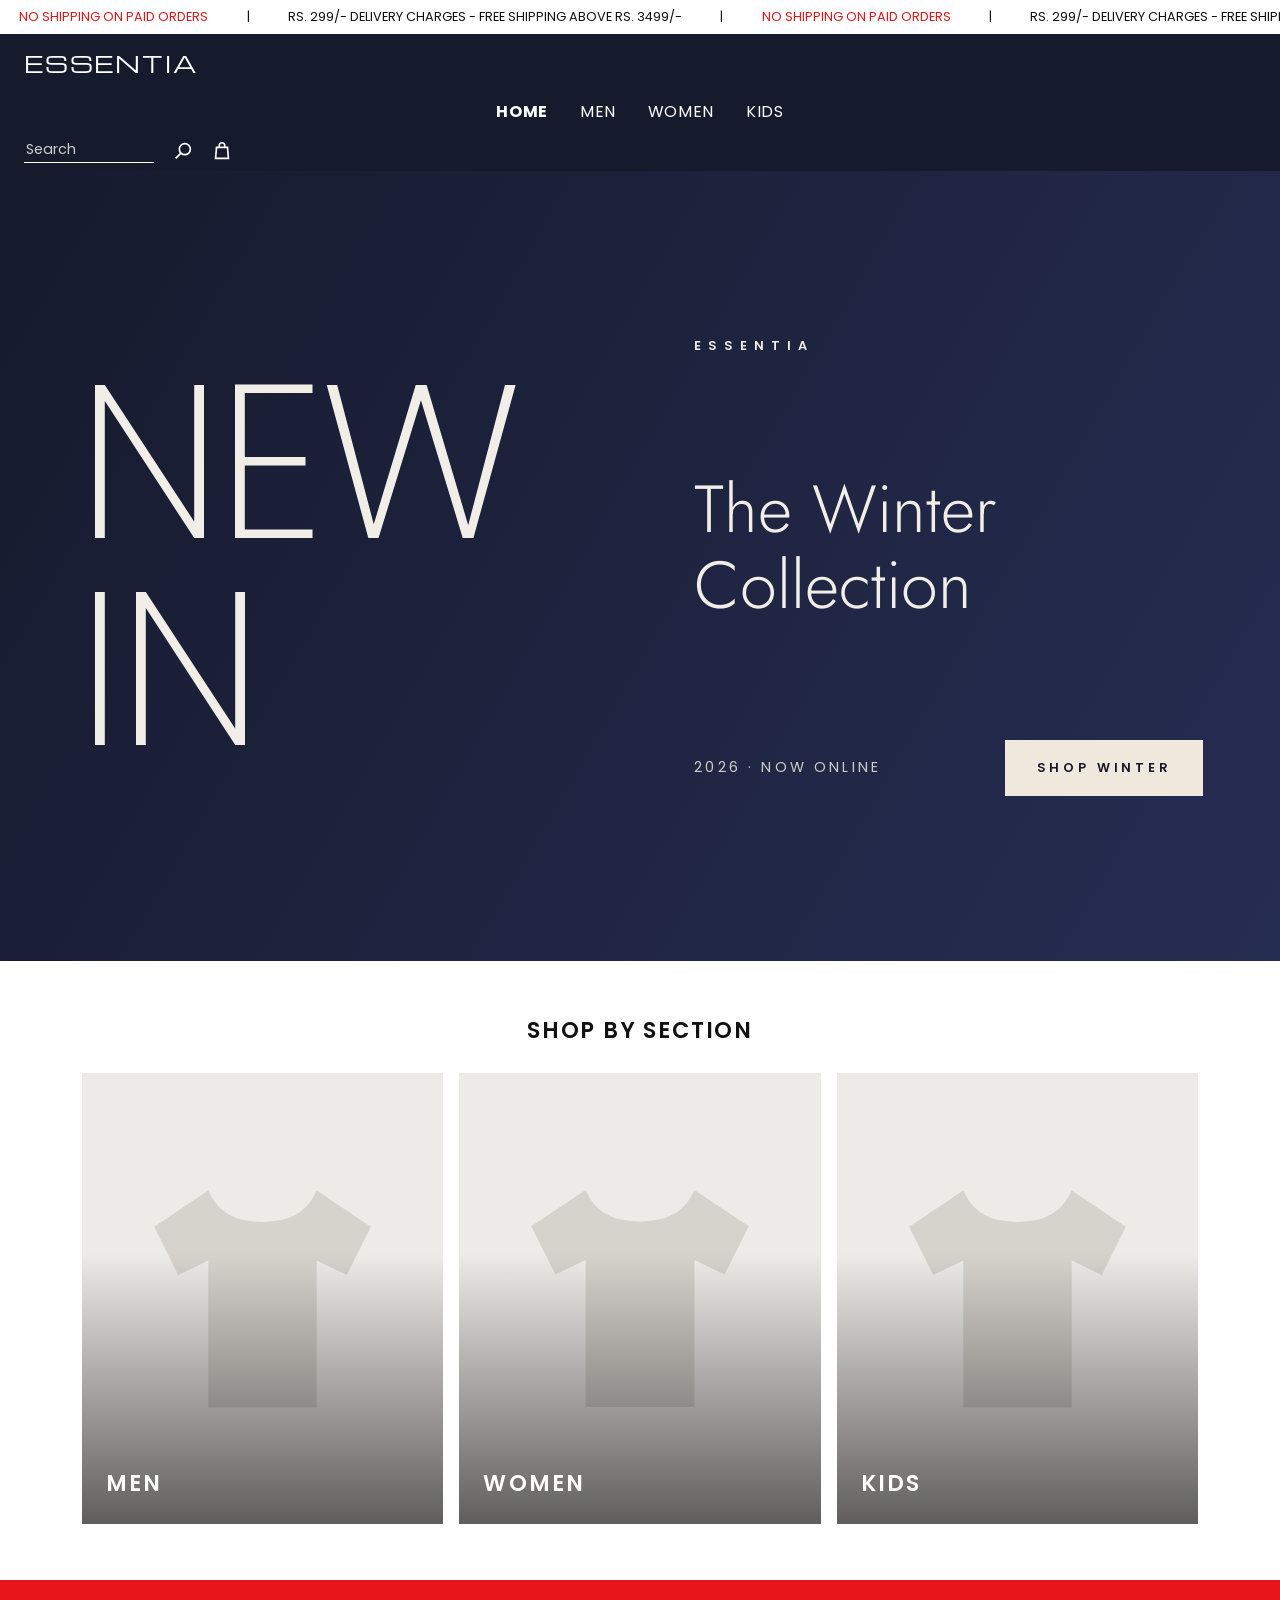
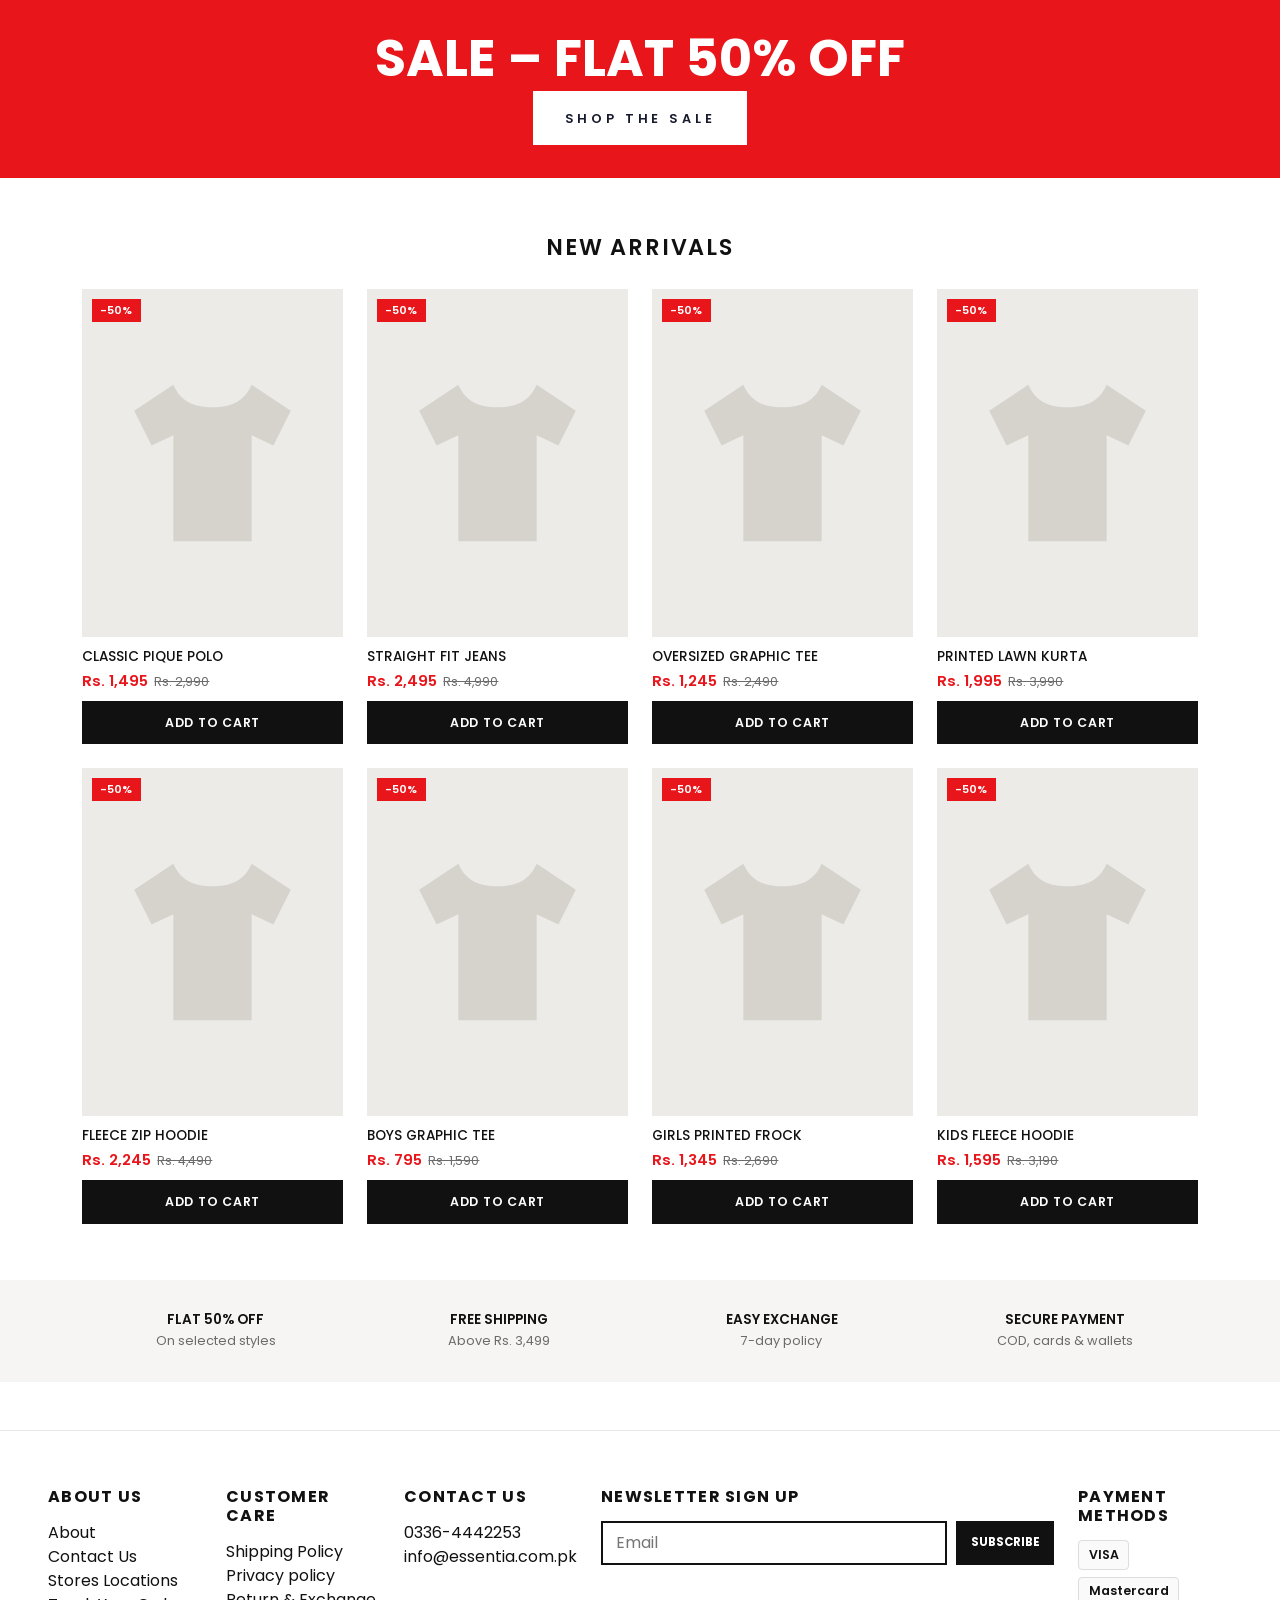
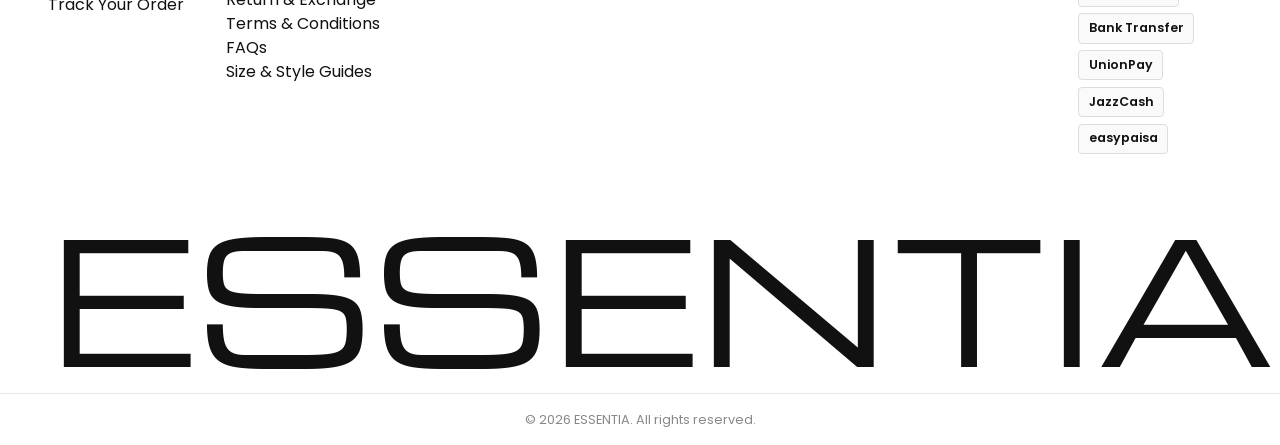
==== Assignment-2/index.html @ 8a74d931 "Made static web page for an E-Com website and updated HTML and CSS File" ====
<!DOCTYPE html>
<html lang="en">
<head>
  <meta charset="UTF-8">
  <meta name="viewport" content="width=device-width, initial-scale=1">
  <title>ESSENTIA | Men's, Women's &amp; Kids' Clothing Online in Pakistan</title>
  <link href="https://fonts.googleapis.com/css2?family=Jost:wght@300&family=Michroma&family=Poppins:wght@200;400;500;600;700&display=swap" rel="stylesheet">
  <link href="https://cdn.jsdelivr.net/npm/bootstrap@5.3.3/dist/css/bootstrap.min.css" rel="stylesheet">
  <link href="styles.css" rel="stylesheet">
</head>
<body>
<input type="checkbox" id="cart-pop" class="toggle" aria-hidden="true">

<div class="ticker"><div class="ticker-track"><span class="red">NO SHIPPING ON PAID ORDERS</span><span>|</span><span>Rs. 299/- DELIVERY CHARGES - FREE SHIPPING ABOVE Rs. 3499/-</span><span>|</span><span class="red">NO SHIPPING ON PAID ORDERS</span><span>|</span><span>Rs. 299/- DELIVERY CHARGES - FREE SHIPPING ABOVE Rs. 3499/-</span><span>|</span><span class="red">NO SHIPPING ON PAID ORDERS</span><span>|</span><span>Rs. 299/- DELIVERY CHARGES - FREE SHIPPING ABOVE Rs. 3499/-</span><span>|</span><span class="red">NO SHIPPING ON PAID ORDERS</span><span>|</span><span>Rs. 299/- DELIVERY CHARGES - FREE SHIPPING ABOVE Rs. 3499/-</span><span>|</span><span class="red">NO SHIPPING ON PAID ORDERS</span><span>|</span><span>Rs. 299/- DELIVERY CHARGES - FREE SHIPPING ABOVE Rs. 3499/-</span><span>|</span><span class="red">NO SHIPPING ON PAID ORDERS</span><span>|</span><span>Rs. 299/- DELIVERY CHARGES - FREE SHIPPING ABOVE Rs. 3499/-</span><span>|</span><span class="red">NO SHIPPING ON PAID ORDERS</span><span>|</span><span>Rs. 299/- DELIVERY CHARGES - FREE SHIPPING ABOVE Rs. 3499/-</span><span>|</span><span class="red">NO SHIPPING ON PAID ORDERS</span><span>|</span><span>Rs. 299/- DELIVERY CHARGES - FREE SHIPPING ABOVE Rs. 3499/-</span><span>|</span></div></div>

<!-- ===== HEADER ===== -->
<header class="site-header sticky-top">
  <nav class="navbar navbar-dark">
    <div class="container-fluid px-3 px-lg-4 gap-2">
      <a class="navbar-brand brand m-0" href="#home">ESSENTIA</a>
      <ul class="navbar-nav flex-row order-3 order-md-0 w-100 w-md-auto justify-content-center">
        <li class="nav-item"><a class="nav-link" href="#home">Home</a></li>
        <li class="nav-item"><a class="nav-link" href="#men">Men</a></li>
        <li class="nav-item"><a class="nav-link" href="#women">Women</a></li>
        <li class="nav-item"><a class="nav-link" href="#kids">Kids</a></li>
      </ul>
      <div class="tools d-flex align-items-center">
        <input type="search" placeholder="Search" aria-label="Search"><svg viewBox="0 0 24 24"><circle cx="14" cy="10" r="6"/><path d="M10 14l-6 6"/></svg><a href="#home" aria-label="Cart"><svg viewBox="0 0 24 24"><path d="M6 8h12l1 12H5L6 8z"/><path d="M9 8V6a3 3 0 016 0v2"/></svg></a>
      </div>
    </div>
  </nav>
</header>

<main>
  <!-- Sections are shown with :target. Home is last so CSS can hide it when another section is open. -->

  <!-- ===== MEN SECTION ===== -->
  <section class="view" id="men">
    <div class="page-banner"><div class="container"><h1>Men</h1>
      <div class="breadcrumbs"><a href="#home">Home</a> / Men</div></div></div>
    <div class="container section pt-4"><div class="row g-5">
      <div class="col-12 col-lg-6">
        <h2 class="cat-title">Polos</h2>
        <div class="row row-cols-2 g-3 g-md-4">
        <div class="col"><article class="product-card"><a class="card-wrap d-block" href="#men-polos-1"><span class="thumb" style="--img:url('images/men-polos-1.jpg')"><span class="badge-sale">-50%</span></span></a><h3 class="name"><a href="#men-polos-1">Classic Pique Polo</a></h3><div class="price"><span class="now">Rs. 1,495</span><del>Rs. 2,990</del></div><label class="btn-dark-ess" for="cart-pop">Add to Cart</label></article></div>
        <div class="col"><article class="product-card"><a class="card-wrap d-block" href="#men-polos-2"><span class="thumb" style="--img:url('images/men-polos-2.jpg')"><span class="badge-sale">-50%</span></span></a><h3 class="name"><a href="#men-polos-2">Contrast Collar Polo</a></h3><div class="price"><span class="now">Rs. 1,645</span><del>Rs. 3,290</del></div><label class="btn-dark-ess" for="cart-pop">Add to Cart</label></article></div>
      </div>
      </div>
      <div class="col-12 col-lg-6">
        <h2 class="cat-title">T-Shirts</h2>
        <div class="row row-cols-2 g-3 g-md-4">
        <div class="col"><article class="product-card"><a class="card-wrap d-block" href="#men-tshirts-1"><span class="thumb" style="--img:url('images/men-tshirts-1.jpg')"><span class="badge-sale">-50%</span></span></a><h3 class="name"><a href="#men-tshirts-1">Basic Crew Neck Tee</a></h3><div class="price"><span class="now">Rs. 995</span><del>Rs. 1,990</del></div><label class="btn-dark-ess" for="cart-pop">Add to Cart</label></article></div>
        <div class="col"><article class="product-card"><a class="card-wrap d-block" href="#men-tshirts-2"><span class="thumb" style="--img:url('images/men-tshirts-2.jpg')"><span class="badge-sale">-50%</span></span></a><h3 class="name"><a href="#men-tshirts-2">Oversized Graphic Tee</a></h3><div class="price"><span class="now">Rs. 1,245</span><del>Rs. 2,490</del></div><label class="btn-dark-ess" for="cart-pop">Add to Cart</label></article></div>
      </div>
      </div>
      <div class="col-12 col-lg-6">
        <h2 class="cat-title">Jeans</h2>
        <div class="row row-cols-2 g-3 g-md-4">
        <div class="col"><article class="product-card"><a class="card-wrap d-block" href="#men-jeans-1"><span class="thumb" style="--img:url('images/men-jeans-1.jpg')"><span class="badge-sale">-50%</span></span></a><h3 class="name"><a href="#men-jeans-1">Straight Fit Jeans</a></h3><div class="price"><span class="now">Rs. 2,495</span><del>Rs. 4,990</del></div><label class="btn-dark-ess" for="cart-pop">Add to Cart</label></article></div>
        <div class="col"><article class="product-card"><a class="card-wrap d-block" href="#men-jeans-2"><span class="thumb" style="--img:url('images/men-jeans-2.jpg')"><span class="badge-sale">-50%</span></span></a><h3 class="name"><a href="#men-jeans-2">Baggy Blue Jeans</a></h3><div class="price"><span class="now">Rs. 2,745</span><del>Rs. 5,490</del></div><label class="btn-dark-ess" for="cart-pop">Add to Cart</label></article></div>
      </div>
      </div>
      <div class="col-12 col-lg-6">
        <h2 class="cat-title">Trousers</h2>
        <div class="row row-cols-2 g-3 g-md-4">
        <div class="col"><article class="product-card"><a class="card-wrap d-block" href="#men-trousers-1"><span class="thumb" style="--img:url('images/men-trousers-1.jpg')"><span class="badge-sale">-50%</span></span></a><h3 class="name"><a href="#men-trousers-1">Drawstring Trousers</a></h3><div class="price"><span class="now">Rs. 1,745</span><del>Rs. 3,490</del></div><label class="btn-dark-ess" for="cart-pop">Add to Cart</label></article></div>
        <div class="col"><article class="product-card"><a class="card-wrap d-block" href="#men-trousers-2"><span class="thumb" style="--img:url('images/men-trousers-2.jpg')"><span class="badge-sale">-50%</span></span></a><h3 class="name"><a href="#men-trousers-2">Pleated Trousers</a></h3><div class="price"><span class="now">Rs. 1,995</span><del>Rs. 3,990</del></div><label class="btn-dark-ess" for="cart-pop">Add to Cart</label></article></div>
      </div>
      </div>
    </div></div>
  </section>

  <!-- ===== WOMEN SECTION ===== -->
  <section class="view" id="women">
    <div class="page-banner"><div class="container"><h1>Women</h1>
      <div class="breadcrumbs"><a href="#home">Home</a> / Women</div></div></div>
    <div class="container section pt-4"><div class="row g-5">
      <div class="col-12 col-lg-6">
        <h2 class="cat-title">Kurtas</h2>
        <div class="row row-cols-2 g-3 g-md-4">
        <div class="col"><article class="product-card"><a class="card-wrap d-block" href="#women-kurtas-1"><span class="thumb" style="--img:url('images/women-kurtas-1.jpg')"><span class="badge-sale">-50%</span></span></a><h3 class="name"><a href="#women-kurtas-1">Printed Lawn Kurta</a></h3><div class="price"><span class="now">Rs. 1,995</span><del>Rs. 3,990</del></div><label class="btn-dark-ess" for="cart-pop">Add to Cart</label></article></div>
        <div class="col"><article class="product-card"><a class="card-wrap d-block" href="#women-kurtas-2"><span class="thumb" style="--img:url('images/women-kurtas-2.jpg')"><span class="badge-sale">-50%</span></span></a><h3 class="name"><a href="#women-kurtas-2">Embroidered Kurta</a></h3><div class="price"><span class="now">Rs. 2,495</span><del>Rs. 4,990</del></div><label class="btn-dark-ess" for="cart-pop">Add to Cart</label></article></div>
      </div>
      </div>
      <div class="col-12 col-lg-6">
        <h2 class="cat-title">Tops</h2>
        <div class="row row-cols-2 g-3 g-md-4">
        <div class="col"><article class="product-card"><a class="card-wrap d-block" href="#women-tops-1"><span class="thumb" style="--img:url('images/women-tops-1.jpg')"><span class="badge-sale">-50%</span></span></a><h3 class="name"><a href="#women-tops-1">Ribbed Knit Top</a></h3><div class="price"><span class="now">Rs. 1,145</span><del>Rs. 2,290</del></div><label class="btn-dark-ess" for="cart-pop">Add to Cart</label></article></div>
        <div class="col"><article class="product-card"><a class="card-wrap d-block" href="#women-tops-2"><span class="thumb" style="--img:url('images/women-tops-2.jpg')"><span class="badge-sale">-50%</span></span></a><h3 class="name"><a href="#women-tops-2">Satin Blouse</a></h3><div class="price"><span class="now">Rs. 1,495</span><del>Rs. 2,990</del></div><label class="btn-dark-ess" for="cart-pop">Add to Cart</label></article></div>
      </div>
      </div>
      <div class="col-12 col-lg-6">
        <h2 class="cat-title">Trousers</h2>
        <div class="row row-cols-2 g-3 g-md-4">
        <div class="col"><article class="product-card"><a class="card-wrap d-block" href="#women-trousers-1"><span class="thumb" style="--img:url('images/women-trousers-1.jpg')"><span class="badge-sale">-50%</span></span></a><h3 class="name"><a href="#women-trousers-1">Straight Cut Trousers</a></h3><div class="price"><span class="now">Rs. 1,645</span><del>Rs. 3,290</del></div><label class="btn-dark-ess" for="cart-pop">Add to Cart</label></article></div>
        <div class="col"><article class="product-card"><a class="card-wrap d-block" href="#women-trousers-2"><span class="thumb" style="--img:url('images/women-trousers-2.jpg')"><span class="badge-sale">-50%</span></span></a><h3 class="name"><a href="#women-trousers-2">Wide Leg Trousers</a></h3><div class="price"><span class="now">Rs. 1,845</span><del>Rs. 3,690</del></div><label class="btn-dark-ess" for="cart-pop">Add to Cart</label></article></div>
      </div>
      </div>
      <div class="col-12 col-lg-6">
        <h2 class="cat-title">Hoodies</h2>
        <div class="row row-cols-2 g-3 g-md-4">
        <div class="col"><article class="product-card"><a class="card-wrap d-block" href="#women-hoodies-1"><span class="thumb" style="--img:url('images/women-hoodies-1.jpg')"><span class="badge-sale">-50%</span></span></a><h3 class="name"><a href="#women-hoodies-1">Fleece Zip Hoodie</a></h3><div class="price"><span class="now">Rs. 2,245</span><del>Rs. 4,490</del></div><label class="btn-dark-ess" for="cart-pop">Add to Cart</label></article></div>
        <div class="col"><article class="product-card"><a class="card-wrap d-block" href="#women-hoodies-2"><span class="thumb" style="--img:url('images/women-hoodies-2.jpg')"><span class="badge-sale">-50%</span></span></a><h3 class="name"><a href="#women-hoodies-2">Oversized Hoodie</a></h3><div class="price"><span class="now">Rs. 2,145</span><del>Rs. 4,290</del></div><label class="btn-dark-ess" for="cart-pop">Add to Cart</label></article></div>
      </div>
      </div>
    </div></div>
  </section>

  <!-- ===== KIDS SECTION ===== -->
  <section class="view" id="kids">
    <div class="page-banner"><div class="container"><h1>Kids</h1>
      <div class="breadcrumbs"><a href="#home">Home</a> / Kids</div></div></div>
    <div class="container section pt-4"><div class="row g-5">
      <div class="col-12 col-lg-6">
        <h2 class="cat-title">Boys T-Shirts</h2>
        <div class="row row-cols-2 g-3 g-md-4">
        <div class="col"><article class="product-card"><a class="card-wrap d-block" href="#kids-boys-tees-1"><span class="thumb" style="--img:url('images/kids-boys-tees-1.jpg')"><span class="badge-sale">-50%</span></span></a><h3 class="name"><a href="#kids-boys-tees-1">Boys Graphic Tee</a></h3><div class="price"><span class="now">Rs. 795</span><del>Rs. 1,590</del></div><label class="btn-dark-ess" for="cart-pop">Add to Cart</label></article></div>
        <div class="col"><article class="product-card"><a class="card-wrap d-block" href="#kids-boys-tees-2"><span class="thumb" style="--img:url('images/kids-boys-tees-2.jpg')"><span class="badge-sale">-50%</span></span></a><h3 class="name"><a href="#kids-boys-tees-2">Boys Polo Shirt</a></h3><div class="price"><span class="now">Rs. 945</span><del>Rs. 1,890</del></div><label class="btn-dark-ess" for="cart-pop">Add to Cart</label></article></div>
      </div>
      </div>
      <div class="col-12 col-lg-6">
        <h2 class="cat-title">Boys Jeans</h2>
        <div class="row row-cols-2 g-3 g-md-4">
        <div class="col"><article class="product-card"><a class="card-wrap d-block" href="#kids-boys-jeans-1"><span class="thumb" style="--img:url('images/kids-boys-jeans-1.jpg')"><span class="badge-sale">-50%</span></span></a><h3 class="name"><a href="#kids-boys-jeans-1">Boys Denim Jeans</a></h3><div class="price"><span class="now">Rs. 1,495</span><del>Rs. 2,990</del></div><label class="btn-dark-ess" for="cart-pop">Add to Cart</label></article></div>
        <div class="col"><article class="product-card"><a class="card-wrap d-block" href="#kids-boys-jeans-2"><span class="thumb" style="--img:url('images/kids-boys-jeans-2.jpg')"><span class="badge-sale">-50%</span></span></a><h3 class="name"><a href="#kids-boys-jeans-2">Boys Jogger Pants</a></h3><div class="price"><span class="now">Rs. 1,145</span><del>Rs. 2,290</del></div><label class="btn-dark-ess" for="cart-pop">Add to Cart</label></article></div>
      </div>
      </div>
      <div class="col-12 col-lg-6">
        <h2 class="cat-title">Girls Frocks</h2>
        <div class="row row-cols-2 g-3 g-md-4">
        <div class="col"><article class="product-card"><a class="card-wrap d-block" href="#kids-girls-frocks-1"><span class="thumb" style="--img:url('images/kids-girls-frocks-1.jpg')"><span class="badge-sale">-50%</span></span></a><h3 class="name"><a href="#kids-girls-frocks-1">Girls Printed Frock</a></h3><div class="price"><span class="now">Rs. 1,345</span><del>Rs. 2,690</del></div><label class="btn-dark-ess" for="cart-pop">Add to Cart</label></article></div>
        <div class="col"><article class="product-card"><a class="card-wrap d-block" href="#kids-girls-frocks-2"><span class="thumb" style="--img:url('images/kids-girls-frocks-2.jpg')"><span class="badge-sale">-50%</span></span></a><h3 class="name"><a href="#kids-girls-frocks-2">Girls Ruffle Dress</a></h3><div class="price"><span class="now">Rs. 1,495</span><del>Rs. 2,990</del></div><label class="btn-dark-ess" for="cart-pop">Add to Cart</label></article></div>
      </div>
      </div>
      <div class="col-12 col-lg-6">
        <h2 class="cat-title">Hoodies</h2>
        <div class="row row-cols-2 g-3 g-md-4">
        <div class="col"><article class="product-card"><a class="card-wrap d-block" href="#kids-hoodies-1"><span class="thumb" style="--img:url('images/kids-hoodies-1.jpg')"><span class="badge-sale">-50%</span></span></a><h3 class="name"><a href="#kids-hoodies-1">Kids Fleece Hoodie</a></h3><div class="price"><span class="now">Rs. 1,595</span><del>Rs. 3,190</del></div><label class="btn-dark-ess" for="cart-pop">Add to Cart</label></article></div>
        <div class="col"><article class="product-card"><a class="card-wrap d-block" href="#kids-hoodies-2"><span class="thumb" style="--img:url('images/kids-hoodies-2.jpg')"><span class="badge-sale">-50%</span></span></a><h3 class="name"><a href="#kids-hoodies-2">Kids Knit Sweater</a></h3><div class="price"><span class="now">Rs. 1,395</span><del>Rs. 2,790</del></div><label class="btn-dark-ess" for="cart-pop">Add to Cart</label></article></div>
      </div>
      </div>
    </div></div>
  </section>

  <!-- ===== PRODUCT DETAIL PAGES (one per product) ===== -->

  <section class="view" id="men-polos-1">
    <div class="container py-4">
      <a class="breadcrumbs" href="#men">&larr; Back to Men</a>
      <div class="row g-4 g-lg-5 mt-1">
        <div class="col-12 col-md-6"><span class="thumb" style="--img:url('images/men-polos-1.jpg')"></span></div>
        <div class="col-12 col-md-6">
          <h1 class="pd-title">Classic Pique Polo</h1>
          <p class="pd-price"><span class="now">Rs. 1,495</span><del>Rs. 2,990</del></p>
          <p><span class="stock">&#10003; In Stock</span> &nbsp; <small class="text-muted">Ready to ship in 2-4 working days</small></p>
          <p class="text-muted">Category: Men / Polos. Soft, comfortable fabric with a clean finish. Machine wash cold. Exchange within 7 days.</p>
          <div class="opts"><label>Size<select><option>S</option><option>M</option><option>L</option><option>XL</option></select></label><label>Colour<select><option>Black</option><option>Navy</option><option>Olive</option><option>Grey</option><option>White</option></select></label></div>
          <div class="pd-actions"><input class="qty" type="number" min="1" max="10" value="1" aria-label="Quantity"><label class="btn-dark-ess" for="cart-pop">Add to Cart</label></div>
        </div>
      </div>
    </div>
  </section>

  <section class="view" id="men-polos-2">
    <div class="container py-4">
      <a class="breadcrumbs" href="#men">&larr; Back to Men</a>
      <div class="row g-4 g-lg-5 mt-1">
        <div class="col-12 col-md-6"><span class="thumb" style="--img:url('images/men-polos-2.jpg')"></span></div>
        <div class="col-12 col-md-6">
          <h1 class="pd-title">Contrast Collar Polo</h1>
          <p class="pd-price"><span class="now">Rs. 1,645</span><del>Rs. 3,290</del></p>
          <p><span class="stock">&#10003; In Stock</span> &nbsp; <small class="text-muted">Ready to ship in 2-4 working days</small></p>
          <p class="text-muted">Category: Men / Polos. Soft, comfortable fabric with a clean finish. Machine wash cold. Exchange within 7 days.</p>
          <div class="opts"><label>Size<select><option>S</option><option>M</option><option>L</option><option>XL</option></select></label><label>Colour<select><option>Black</option><option>Navy</option><option>Olive</option><option>Grey</option><option>White</option></select></label></div>
          <div class="pd-actions"><input class="qty" type="number" min="1" max="10" value="1" aria-label="Quantity"><label class="btn-dark-ess" for="cart-pop">Add to Cart</label></div>
        </div>
      </div>
    </div>
  </section>

  <section class="view" id="men-tshirts-1">
    <div class="container py-4">
      <a class="breadcrumbs" href="#men">&larr; Back to Men</a>
      <div class="row g-4 g-lg-5 mt-1">
        <div class="col-12 col-md-6"><span class="thumb" style="--img:url('images/men-tshirts-1.jpg')"></span></div>
        <div class="col-12 col-md-6">
          <h1 class="pd-title">Basic Crew Neck Tee</h1>
          <p class="pd-price"><span class="now">Rs. 995</span><del>Rs. 1,990</del></p>
          <p><span class="stock">&#10003; In Stock</span> &nbsp; <small class="text-muted">Ready to ship in 2-4 working days</small></p>
          <p class="text-muted">Category: Men / T-Shirts. Soft, comfortable fabric with a clean finish. Machine wash cold. Exchange within 7 days.</p>
          <div class="opts"><label>Size<select><option>S</option><option>M</option><option>L</option><option>XL</option></select></label><label>Colour<select><option>Black</option><option>Navy</option><option>Olive</option><option>Grey</option><option>White</option></select></label></div>
          <div class="pd-actions"><input class="qty" type="number" min="1" max="10" value="1" aria-label="Quantity"><label class="btn-dark-ess" for="cart-pop">Add to Cart</label></div>
        </div>
      </div>
    </div>
  </section>

  <section class="view" id="men-tshirts-2">
    <div class="container py-4">
      <a class="breadcrumbs" href="#men">&larr; Back to Men</a>
      <div class="row g-4 g-lg-5 mt-1">
        <div class="col-12 col-md-6"><span class="thumb" style="--img:url('images/men-tshirts-2.jpg')"></span></div>
        <div class="col-12 col-md-6">
          <h1 class="pd-title">Oversized Graphic Tee</h1>
          <p class="pd-price"><span class="now">Rs. 1,245</span><del>Rs. 2,490</del></p>
          <p><span class="stock">&#10003; In Stock</span> &nbsp; <small class="text-muted">Ready to ship in 2-4 working days</small></p>
          <p class="text-muted">Category: Men / T-Shirts. Soft, comfortable fabric with a clean finish. Machine wash cold. Exchange within 7 days.</p>
          <div class="opts"><label>Size<select><option>S</option><option>M</option><option>L</option><option>XL</option></select></label><label>Colour<select><option>Black</option><option>Navy</option><option>Olive</option><option>Grey</option><option>White</option></select></label></div>
          <div class="pd-actions"><input class="qty" type="number" min="1" max="10" value="1" aria-label="Quantity"><label class="btn-dark-ess" for="cart-pop">Add to Cart</label></div>
        </div>
      </div>
    </div>
  </section>

  <section class="view" id="men-jeans-1">
    <div class="container py-4">
      <a class="breadcrumbs" href="#men">&larr; Back to Men</a>
      <div class="row g-4 g-lg-5 mt-1">
        <div class="col-12 col-md-6"><span class="thumb" style="--img:url('images/men-jeans-1.jpg')"></span></div>
        <div class="col-12 col-md-6">
          <h1 class="pd-title">Straight Fit Jeans</h1>
          <p class="pd-price"><span class="now">Rs. 2,495</span><del>Rs. 4,990</del></p>
          <p><span class="stock low">Low Stock - only a few left</span> &nbsp; <small class="text-muted">Ships in 3-5 working days</small></p>
          <p class="text-muted">Category: Men / Jeans. Soft, comfortable fabric with a clean finish. Machine wash cold. Exchange within 7 days.</p>
          <div class="opts"><label>Size<select><option>S</option><option>M</option><option>L</option><option>XL</option></select></label><label>Colour<select><option>Black</option><option>Navy</option><option>Olive</option><option>Grey</option><option>White</option></select></label></div>
          <div class="pd-actions"><input class="qty" type="number" min="1" max="10" value="1" aria-label="Quantity"><label class="btn-dark-ess" for="cart-pop">Add to Cart</label></div>
        </div>
      </div>
    </div>
  </section>

  <section class="view" id="men-jeans-2">
    <div class="container py-4">
      <a class="breadcrumbs" href="#men">&larr; Back to Men</a>
      <div class="row g-4 g-lg-5 mt-1">
        <div class="col-12 col-md-6"><span class="thumb" style="--img:url('images/men-jeans-2.jpg')"></span></div>
        <div class="col-12 col-md-6">
          <h1 class="pd-title">Baggy Blue Jeans</h1>
          <p class="pd-price"><span class="now">Rs. 2,745</span><del>Rs. 5,490</del></p>
          <p><span class="stock">&#10003; In Stock</span> &nbsp; <small class="text-muted">Ready to ship in 2-4 working days</small></p>
          <p class="text-muted">Category: Men / Jeans. Soft, comfortable fabric with a clean finish. Machine wash cold. Exchange within 7 days.</p>
          <div class="opts"><label>Size<select><option>S</option><option>M</option><option>L</option><option>XL</option></select></label><label>Colour<select><option>Black</option><option>Navy</option><option>Olive</option><option>Grey</option><option>White</option></select></label></div>
          <div class="pd-actions"><input class="qty" type="number" min="1" max="10" value="1" aria-label="Quantity"><label class="btn-dark-ess" for="cart-pop">Add to Cart</label></div>
        </div>
      </div>
    </div>
  </section>

  <section class="view" id="men-trousers-1">
    <div class="container py-4">
      <a class="breadcrumbs" href="#men">&larr; Back to Men</a>
      <div class="row g-4 g-lg-5 mt-1">
        <div class="col-12 col-md-6"><span class="thumb" style="--img:url('images/men-trousers-1.jpg')"></span></div>
        <div class="col-12 col-md-6">
          <h1 class="pd-title">Drawstring Trousers</h1>
          <p class="pd-price"><span class="now">Rs. 1,745</span><del>Rs. 3,490</del></p>
          <p><span class="stock">&#10003; In Stock</span> &nbsp; <small class="text-muted">Ready to ship in 2-4 working days</small></p>
          <p class="text-muted">Category: Men / Trousers. Soft, comfortable fabric with a clean finish. Machine wash cold. Exchange within 7 days.</p>
          <div class="opts"><label>Size<select><option>S</option><option>M</option><option>L</option><option>XL</option></select></label><label>Colour<select><option>Black</option><option>Navy</option><option>Olive</option><option>Grey</option><option>White</option></select></label></div>
          <div class="pd-actions"><input class="qty" type="number" min="1" max="10" value="1" aria-label="Quantity"><label class="btn-dark-ess" for="cart-pop">Add to Cart</label></div>
        </div>
      </div>
    </div>
  </section>

  <section class="view" id="men-trousers-2">
    <div class="container py-4">
      <a class="breadcrumbs" href="#men">&larr; Back to Men</a>
      <div class="row g-4 g-lg-5 mt-1">
        <div class="col-12 col-md-6"><span class="thumb" style="--img:url('images/men-trousers-2.jpg')"></span></div>
        <div class="col-12 col-md-6">
          <h1 class="pd-title">Pleated Trousers</h1>
          <p class="pd-price"><span class="now">Rs. 1,995</span><del>Rs. 3,990</del></p>
          <p><span class="stock">&#10003; In Stock</span> &nbsp; <small class="text-muted">Ready to ship in 2-4 working days</small></p>
          <p class="text-muted">Category: Men / Trousers. Soft, comfortable fabric with a clean finish. Machine wash cold. Exchange within 7 days.</p>
          <div class="opts"><label>Size<select><option>S</option><option>M</option><option>L</option><option>XL</option></select></label><label>Colour<select><option>Black</option><option>Navy</option><option>Olive</option><option>Grey</option><option>White</option></select></label></div>
          <div class="pd-actions"><input class="qty" type="number" min="1" max="10" value="1" aria-label="Quantity"><label class="btn-dark-ess" for="cart-pop">Add to Cart</label></div>
        </div>
      </div>
    </div>
  </section>

  <section class="view" id="women-kurtas-1">
    <div class="container py-4">
      <a class="breadcrumbs" href="#women">&larr; Back to Women</a>
      <div class="row g-4 g-lg-5 mt-1">
        <div class="col-12 col-md-6"><span class="thumb" style="--img:url('images/women-kurtas-1.jpg')"></span></div>
        <div class="col-12 col-md-6">
          <h1 class="pd-title">Printed Lawn Kurta</h1>
          <p class="pd-price"><span class="now">Rs. 1,995</span><del>Rs. 3,990</del></p>
          <p><span class="stock">&#10003; In Stock</span> &nbsp; <small class="text-muted">Ready to ship in 2-4 working days</small></p>
          <p class="text-muted">Category: Women / Kurtas. Soft, comfortable fabric with a clean finish. Machine wash cold. Exchange within 7 days.</p>
          <div class="opts"><label>Size<select><option>XS</option><option>S</option><option>M</option><option>L</option></select></label><label>Colour<select><option>Black</option><option>Navy</option><option>Olive</option><option>Grey</option><option>White</option></select></label></div>
          <div class="pd-actions"><input class="qty" type="number" min="1" max="10" value="1" aria-label="Quantity"><label class="btn-dark-ess" for="cart-pop">Add to Cart</label></div>
        </div>
      </div>
    </div>
  </section>

  <section class="view" id="women-kurtas-2">
    <div class="container py-4">
      <a class="breadcrumbs" href="#women">&larr; Back to Women</a>
      <div class="row g-4 g-lg-5 mt-1">
        <div class="col-12 col-md-6"><span class="thumb" style="--img:url('images/women-kurtas-2.jpg')"></span></div>
        <div class="col-12 col-md-6">
          <h1 class="pd-title">Embroidered Kurta</h1>
          <p class="pd-price"><span class="now">Rs. 2,495</span><del>Rs. 4,990</del></p>
          <p><span class="stock low">Low Stock - only a few left</span> &nbsp; <small class="text-muted">Ships in 3-5 working days</small></p>
          <p class="text-muted">Category: Women / Kurtas. Soft, comfortable fabric with a clean finish. Machine wash cold. Exchange within 7 days.</p>
          <div class="opts"><label>Size<select><option>XS</option><option>S</option><option>M</option><option>L</option></select></label><label>Colour<select><option>Black</option><option>Navy</option><option>Olive</option><option>Grey</option><option>White</option></select></label></div>
          <div class="pd-actions"><input class="qty" type="number" min="1" max="10" value="1" aria-label="Quantity"><label class="btn-dark-ess" for="cart-pop">Add to Cart</label></div>
        </div>
      </div>
    </div>
  </section>

  <section class="view" id="women-tops-1">
    <div class="container py-4">
      <a class="breadcrumbs" href="#women">&larr; Back to Women</a>
      <div class="row g-4 g-lg-5 mt-1">
        <div class="col-12 col-md-6"><span class="thumb" style="--img:url('images/women-tops-1.jpg')"></span></div>
        <div class="col-12 col-md-6">
          <h1 class="pd-title">Ribbed Knit Top</h1>
          <p class="pd-price"><span class="now">Rs. 1,145</span><del>Rs. 2,290</del></p>
          <p><span class="stock">&#10003; In Stock</span> &nbsp; <small class="text-muted">Ready to ship in 2-4 working days</small></p>
          <p class="text-muted">Category: Women / Tops. Soft, comfortable fabric with a clean finish. Machine wash cold. Exchange within 7 days.</p>
          <div class="opts"><label>Size<select><option>XS</option><option>S</option><option>M</option><option>L</option></select></label><label>Colour<select><option>Black</option><option>Navy</option><option>Olive</option><option>Grey</option><option>White</option></select></label></div>
          <div class="pd-actions"><input class="qty" type="number" min="1" max="10" value="1" aria-label="Quantity"><label class="btn-dark-ess" for="cart-pop">Add to Cart</label></div>
        </div>
      </div>
    </div>
  </section>

  <section class="view" id="women-tops-2">
    <div class="container py-4">
      <a class="breadcrumbs" href="#women">&larr; Back to Women</a>
      <div class="row g-4 g-lg-5 mt-1">
        <div class="col-12 col-md-6"><span class="thumb" style="--img:url('images/women-tops-2.jpg')"></span></div>
        <div class="col-12 col-md-6">
          <h1 class="pd-title">Satin Blouse</h1>
          <p class="pd-price"><span class="now">Rs. 1,495</span><del>Rs. 2,990</del></p>
          <p><span class="stock">&#10003; In Stock</span> &nbsp; <small class="text-muted">Ready to ship in 2-4 working days</small></p>
          <p class="text-muted">Category: Women / Tops. Soft, comfortable fabric with a clean finish. Machine wash cold. Exchange within 7 days.</p>
          <div class="opts"><label>Size<select><option>XS</option><option>S</option><option>M</option><option>L</option></select></label><label>Colour<select><option>Black</option><option>Navy</option><option>Olive</option><option>Grey</option><option>White</option></select></label></div>
          <div class="pd-actions"><input class="qty" type="number" min="1" max="10" value="1" aria-label="Quantity"><label class="btn-dark-ess" for="cart-pop">Add to Cart</label></div>
        </div>
      </div>
    </div>
  </section>

  <section class="view" id="women-trousers-1">
    <div class="container py-4">
      <a class="breadcrumbs" href="#women">&larr; Back to Women</a>
      <div class="row g-4 g-lg-5 mt-1">
        <div class="col-12 col-md-6"><span class="thumb" style="--img:url('images/women-trousers-1.jpg')"></span></div>
        <div class="col-12 col-md-6">
          <h1 class="pd-title">Straight Cut Trousers</h1>
          <p class="pd-price"><span class="now">Rs. 1,645</span><del>Rs. 3,290</del></p>
          <p><span class="stock">&#10003; In Stock</span> &nbsp; <small class="text-muted">Ready to ship in 2-4 working days</small></p>
          <p class="text-muted">Category: Women / Trousers. Soft, comfortable fabric with a clean finish. Machine wash cold. Exchange within 7 days.</p>
          <div class="opts"><label>Size<select><option>XS</option><option>S</option><option>M</option><option>L</option></select></label><label>Colour<select><option>Black</option><option>Navy</option><option>Olive</option><option>Grey</option><option>White</option></select></label></div>
          <div class="pd-actions"><input class="qty" type="number" min="1" max="10" value="1" aria-label="Quantity"><label class="btn-dark-ess" for="cart-pop">Add to Cart</label></div>
        </div>
      </div>
    </div>
  </section>

  <section class="view" id="women-trousers-2">
    <div class="container py-4">
      <a class="breadcrumbs" href="#women">&larr; Back to Women</a>
      <div class="row g-4 g-lg-5 mt-1">
        <div class="col-12 col-md-6"><span class="thumb" style="--img:url('images/women-trousers-2.jpg')"></span></div>
        <div class="col-12 col-md-6">
          <h1 class="pd-title">Wide Leg Trousers</h1>
          <p class="pd-price"><span class="now">Rs. 1,845</span><del>Rs. 3,690</del></p>
          <p><span class="stock">&#10003; In Stock</span> &nbsp; <small class="text-muted">Ready to ship in 2-4 working days</small></p>
          <p class="text-muted">Category: Women / Trousers. Soft, comfortable fabric with a clean finish. Machine wash cold. Exchange within 7 days.</p>
          <div class="opts"><label>Size<select><option>XS</option><option>S</option><option>M</option><option>L</option></select></label><label>Colour<select><option>Black</option><option>Navy</option><option>Olive</option><option>Grey</option><option>White</option></select></label></div>
          <div class="pd-actions"><input class="qty" type="number" min="1" max="10" value="1" aria-label="Quantity"><label class="btn-dark-ess" for="cart-pop">Add to Cart</label></div>
        </div>
      </div>
    </div>
  </section>

  <section class="view" id="women-hoodies-1">
    <div class="container py-4">
      <a class="breadcrumbs" href="#women">&larr; Back to Women</a>
      <div class="row g-4 g-lg-5 mt-1">
        <div class="col-12 col-md-6"><span class="thumb" style="--img:url('images/women-hoodies-1.jpg')"></span></div>
        <div class="col-12 col-md-6">
          <h1 class="pd-title">Fleece Zip Hoodie</h1>
          <p class="pd-price"><span class="now">Rs. 2,245</span><del>Rs. 4,490</del></p>
          <p><span class="stock low">Low Stock - only a few left</span> &nbsp; <small class="text-muted">Ships in 3-5 working days</small></p>
          <p class="text-muted">Category: Women / Hoodies. Soft, comfortable fabric with a clean finish. Machine wash cold. Exchange within 7 days.</p>
          <div class="opts"><label>Size<select><option>XS</option><option>S</option><option>M</option><option>L</option></select></label><label>Colour<select><option>Black</option><option>Navy</option><option>Olive</option><option>Grey</option><option>White</option></select></label></div>
          <div class="pd-actions"><input class="qty" type="number" min="1" max="10" value="1" aria-label="Quantity"><label class="btn-dark-ess" for="cart-pop">Add to Cart</label></div>
        </div>
      </div>
    </div>
  </section>

  <section class="view" id="women-hoodies-2">
    <div class="container py-4">
      <a class="breadcrumbs" href="#women">&larr; Back to Women</a>
      <div class="row g-4 g-lg-5 mt-1">
        <div class="col-12 col-md-6"><span class="thumb" style="--img:url('images/women-hoodies-2.jpg')"></span></div>
        <div class="col-12 col-md-6">
          <h1 class="pd-title">Oversized Hoodie</h1>
          <p class="pd-price"><span class="now">Rs. 2,145</span><del>Rs. 4,290</del></p>
          <p><span class="stock">&#10003; In Stock</span> &nbsp; <small class="text-muted">Ready to ship in 2-4 working days</small></p>
          <p class="text-muted">Category: Women / Hoodies. Soft, comfortable fabric with a clean finish. Machine wash cold. Exchange within 7 days.</p>
          <div class="opts"><label>Size<select><option>XS</option><option>S</option><option>M</option><option>L</option></select></label><label>Colour<select><option>Black</option><option>Navy</option><option>Olive</option><option>Grey</option><option>White</option></select></label></div>
          <div class="pd-actions"><input class="qty" type="number" min="1" max="10" value="1" aria-label="Quantity"><label class="btn-dark-ess" for="cart-pop">Add to Cart</label></div>
        </div>
      </div>
    </div>
  </section>

  <section class="view" id="kids-boys-tees-1">
    <div class="container py-4">
      <a class="breadcrumbs" href="#kids">&larr; Back to Kids</a>
      <div class="row g-4 g-lg-5 mt-1">
        <div class="col-12 col-md-6"><span class="thumb" style="--img:url('images/kids-boys-tees-1.jpg')"></span></div>
        <div class="col-12 col-md-6">
          <h1 class="pd-title">Boys Graphic Tee</h1>
          <p class="pd-price"><span class="now">Rs. 795</span><del>Rs. 1,590</del></p>
          <p><span class="stock">&#10003; In Stock</span> &nbsp; <small class="text-muted">Ready to ship in 2-4 working days</small></p>
          <p class="text-muted">Category: Kids / Boys T-Shirts. Soft, comfortable fabric with a clean finish. Machine wash cold. Exchange within 7 days.</p>
          <div class="opts"><label>Size<select><option>4-5Y</option><option>6-7Y</option><option>8-9Y</option><option>10-11Y</option></select></label><label>Colour<select><option>Black</option><option>Navy</option><option>Olive</option><option>Grey</option><option>White</option></select></label></div>
          <div class="pd-actions"><input class="qty" type="number" min="1" max="10" value="1" aria-label="Quantity"><label class="btn-dark-ess" for="cart-pop">Add to Cart</label></div>
        </div>
      </div>
    </div>
  </section>

  <section class="view" id="kids-boys-tees-2">
    <div class="container py-4">
      <a class="breadcrumbs" href="#kids">&larr; Back to Kids</a>
      <div class="row g-4 g-lg-5 mt-1">
        <div class="col-12 col-md-6"><span class="thumb" style="--img:url('images/kids-boys-tees-2.jpg')"></span></div>
        <div class="col-12 col-md-6">
          <h1 class="pd-title">Boys Polo Shirt</h1>
          <p class="pd-price"><span class="now">Rs. 945</span><del>Rs. 1,890</del></p>
          <p><span class="stock">&#10003; In Stock</span> &nbsp; <small class="text-muted">Ready to ship in 2-4 working days</small></p>
          <p class="text-muted">Category: Kids / Boys T-Shirts. Soft, comfortable fabric with a clean finish. Machine wash cold. Exchange within 7 days.</p>
          <div class="opts"><label>Size<select><option>4-5Y</option><option>6-7Y</option><option>8-9Y</option><option>10-11Y</option></select></label><label>Colour<select><option>Black</option><option>Navy</option><option>Olive</option><option>Grey</option><option>White</option></select></label></div>
          <div class="pd-actions"><input class="qty" type="number" min="1" max="10" value="1" aria-label="Quantity"><label class="btn-dark-ess" for="cart-pop">Add to Cart</label></div>
        </div>
      </div>
    </div>
  </section>

  <section class="view" id="kids-boys-jeans-1">
    <div class="container py-4">
      <a class="breadcrumbs" href="#kids">&larr; Back to Kids</a>
      <div class="row g-4 g-lg-5 mt-1">
        <div class="col-12 col-md-6"><span class="thumb" style="--img:url('images/kids-boys-jeans-1.jpg')"></span></div>
        <div class="col-12 col-md-6">
          <h1 class="pd-title">Boys Denim Jeans</h1>
          <p class="pd-price"><span class="now">Rs. 1,495</span><del>Rs. 2,990</del></p>
          <p><span class="stock">&#10003; In Stock</span> &nbsp; <small class="text-muted">Ready to ship in 2-4 working days</small></p>
          <p class="text-muted">Category: Kids / Boys Jeans. Soft, comfortable fabric with a clean finish. Machine wash cold. Exchange within 7 days.</p>
          <div class="opts"><label>Size<select><option>4-5Y</option><option>6-7Y</option><option>8-9Y</option><option>10-11Y</option></select></label><label>Colour<select><option>Black</option><option>Navy</option><option>Olive</option><option>Grey</option><option>White</option></select></label></div>
          <div class="pd-actions"><input class="qty" type="number" min="1" max="10" value="1" aria-label="Quantity"><label class="btn-dark-ess" for="cart-pop">Add to Cart</label></div>
        </div>
      </div>
    </div>
  </section>

  <section class="view" id="kids-boys-jeans-2">
    <div class="container py-4">
      <a class="breadcrumbs" href="#kids">&larr; Back to Kids</a>
      <div class="row g-4 g-lg-5 mt-1">
        <div class="col-12 col-md-6"><span class="thumb" style="--img:url('images/kids-boys-jeans-2.jpg')"></span></div>
        <div class="col-12 col-md-6">
          <h1 class="pd-title">Boys Jogger Pants</h1>
          <p class="pd-price"><span class="now">Rs. 1,145</span><del>Rs. 2,290</del></p>
          <p><span class="stock low">Low Stock - only a few left</span> &nbsp; <small class="text-muted">Ships in 3-5 working days</small></p>
          <p class="text-muted">Category: Kids / Boys Jeans. Soft, comfortable fabric with a clean finish. Machine wash cold. Exchange within 7 days.</p>
          <div class="opts"><label>Size<select><option>4-5Y</option><option>6-7Y</option><option>8-9Y</option><option>10-11Y</option></select></label><label>Colour<select><option>Black</option><option>Navy</option><option>Olive</option><option>Grey</option><option>White</option></select></label></div>
          <div class="pd-actions"><input class="qty" type="number" min="1" max="10" value="1" aria-label="Quantity"><label class="btn-dark-ess" for="cart-pop">Add to Cart</label></div>
        </div>
      </div>
    </div>
  </section>

  <section class="view" id="kids-girls-frocks-1">
    <div class="container py-4">
      <a class="breadcrumbs" href="#kids">&larr; Back to Kids</a>
      <div class="row g-4 g-lg-5 mt-1">
        <div class="col-12 col-md-6"><span class="thumb" style="--img:url('images/kids-girls-frocks-1.jpg')"></span></div>
        <div class="col-12 col-md-6">
          <h1 class="pd-title">Girls Printed Frock</h1>
          <p class="pd-price"><span class="now">Rs. 1,345</span><del>Rs. 2,690</del></p>
          <p><span class="stock">&#10003; In Stock</span> &nbsp; <small class="text-muted">Ready to ship in 2-4 working days</small></p>
          <p class="text-muted">Category: Kids / Girls Frocks. Soft, comfortable fabric with a clean finish. Machine wash cold. Exchange within 7 days.</p>
          <div class="opts"><label>Size<select><option>4-5Y</option><option>6-7Y</option><option>8-9Y</option><option>10-11Y</option></select></label><label>Colour<select><option>Black</option><option>Navy</option><option>Olive</option><option>Grey</option><option>White</option></select></label></div>
          <div class="pd-actions"><input class="qty" type="number" min="1" max="10" value="1" aria-label="Quantity"><label class="btn-dark-ess" for="cart-pop">Add to Cart</label></div>
        </div>
      </div>
    </div>
  </section>

  <section class="view" id="kids-girls-frocks-2">
    <div class="container py-4">
      <a class="breadcrumbs" href="#kids">&larr; Back to Kids</a>
      <div class="row g-4 g-lg-5 mt-1">
        <div class="col-12 col-md-6"><span class="thumb" style="--img:url('images/kids-girls-frocks-2.jpg')"></span></div>
        <div class="col-12 col-md-6">
          <h1 class="pd-title">Girls Ruffle Dress</h1>
          <p class="pd-price"><span class="now">Rs. 1,495</span><del>Rs. 2,990</del></p>
          <p><span class="stock">&#10003; In Stock</span> &nbsp; <small class="text-muted">Ready to ship in 2-4 working days</small></p>
          <p class="text-muted">Category: Kids / Girls Frocks. Soft, comfortable fabric with a clean finish. Machine wash cold. Exchange within 7 days.</p>
          <div class="opts"><label>Size<select><option>4-5Y</option><option>6-7Y</option><option>8-9Y</option><option>10-11Y</option></select></label><label>Colour<select><option>Black</option><option>Navy</option><option>Olive</option><option>Grey</option><option>White</option></select></label></div>
          <div class="pd-actions"><input class="qty" type="number" min="1" max="10" value="1" aria-label="Quantity"><label class="btn-dark-ess" for="cart-pop">Add to Cart</label></div>
        </div>
      </div>
    </div>
  </section>

  <section class="view" id="kids-hoodies-1">
    <div class="container py-4">
      <a class="breadcrumbs" href="#kids">&larr; Back to Kids</a>
      <div class="row g-4 g-lg-5 mt-1">
        <div class="col-12 col-md-6"><span class="thumb" style="--img:url('images/kids-hoodies-1.jpg')"></span></div>
        <div class="col-12 col-md-6">
          <h1 class="pd-title">Kids Fleece Hoodie</h1>
          <p class="pd-price"><span class="now">Rs. 1,595</span><del>Rs. 3,190</del></p>
          <p><span class="stock">&#10003; In Stock</span> &nbsp; <small class="text-muted">Ready to ship in 2-4 working days</small></p>
          <p class="text-muted">Category: Kids / Hoodies. Soft, comfortable fabric with a clean finish. Machine wash cold. Exchange within 7 days.</p>
          <div class="opts"><label>Size<select><option>4-5Y</option><option>6-7Y</option><option>8-9Y</option><option>10-11Y</option></select></label><label>Colour<select><option>Black</option><option>Navy</option><option>Olive</option><option>Grey</option><option>White</option></select></label></div>
          <div class="pd-actions"><input class="qty" type="number" min="1" max="10" value="1" aria-label="Quantity"><label class="btn-dark-ess" for="cart-pop">Add to Cart</label></div>
        </div>
      </div>
    </div>
  </section>

  <section class="view" id="kids-hoodies-2">
    <div class="container py-4">
      <a class="breadcrumbs" href="#kids">&larr; Back to Kids</a>
      <div class="row g-4 g-lg-5 mt-1">
        <div class="col-12 col-md-6"><span class="thumb" style="--img:url('images/kids-hoodies-2.jpg')"></span></div>
        <div class="col-12 col-md-6">
          <h1 class="pd-title">Kids Knit Sweater</h1>
          <p class="pd-price"><span class="now">Rs. 1,395</span><del>Rs. 2,790</del></p>
          <p><span class="stock">&#10003; In Stock</span> &nbsp; <small class="text-muted">Ready to ship in 2-4 working days</small></p>
          <p class="text-muted">Category: Kids / Hoodies. Soft, comfortable fabric with a clean finish. Machine wash cold. Exchange within 7 days.</p>
          <div class="opts"><label>Size<select><option>4-5Y</option><option>6-7Y</option><option>8-9Y</option><option>10-11Y</option></select></label><label>Colour<select><option>Black</option><option>Navy</option><option>Olive</option><option>Grey</option><option>White</option></select></label></div>
          <div class="pd-actions"><input class="qty" type="number" min="1" max="10" value="1" aria-label="Quantity"><label class="btn-dark-ess" for="cart-pop">Add to Cart</label></div>
        </div>
      </div>
    </div>
  </section>

  <!-- ===== HOME ===== -->
  <div id="home">
    <section class="hero">
      <h1 class="hero-new">NEW<br>IN</h1>
      <div class="hero-right">
        <div class="hero-eyebrow">ESSENTIA</div>
        <h2 class="hero-title">The Winter<br>Collection</h2>
        <div class="hero-bottom"><span class="hero-meta">2026 &middot; Now Online</span><a class="btn-shop" href="#kids">Shop Winter</a></div>
      </div>
    </section>

    <section class="section reveal"><div class="container">
      <h2 class="section-title">Shop by Section</h2>
      <div class="row row-cols-1 row-cols-md-3 g-3"><div class="col"><a class="tile" href="#men" style="--img:url('images/home-men.jpg')"><span>Men</span></a></div><div class="col"><a class="tile" href="#women" style="--img:url('images/home-women.jpg')"><span>Women</span></a></div><div class="col"><a class="tile" href="#kids" style="--img:url('images/home-kids.jpg')"><span>Kids</span></a></div></div>
    </div></section>

    <section class="promo reveal">
      <h2>SALE &ndash; FLAT 50% OFF</h2>
      <a class="btn-shop" style="background:#fff;border-color:#fff" href="#men">Shop the Sale</a>
    </section>

    <section class="section reveal"><div class="container">
      <h2 class="section-title">New Arrivals</h2>
      <div class="row row-cols-2 row-cols-md-3 row-cols-lg-4 g-3 g-md-4">
        <div class="col"><article class="product-card"><a class="card-wrap d-block" href="#men-polos-1"><span class="thumb" style="--img:url('images/men-polos-1.jpg')"><span class="badge-sale">-50%</span></span></a><h3 class="name"><a href="#men-polos-1">Classic Pique Polo</a></h3><div class="price"><span class="now">Rs. 1,495</span><del>Rs. 2,990</del></div><label class="btn-dark-ess" for="cart-pop">Add to Cart</label></article></div>
        <div class="col"><article class="product-card"><a class="card-wrap d-block" href="#men-jeans-1"><span class="thumb" style="--img:url('images/men-jeans-1.jpg')"><span class="badge-sale">-50%</span></span></a><h3 class="name"><a href="#men-jeans-1">Straight Fit Jeans</a></h3><div class="price"><span class="now">Rs. 2,495</span><del>Rs. 4,990</del></div><label class="btn-dark-ess" for="cart-pop">Add to Cart</label></article></div>
        <div class="col"><article class="product-card"><a class="card-wrap d-block" href="#men-tshirts-2"><span class="thumb" style="--img:url('images/men-tshirts-2.jpg')"><span class="badge-sale">-50%</span></span></a><h3 class="name"><a href="#men-tshirts-2">Oversized Graphic Tee</a></h3><div class="price"><span class="now">Rs. 1,245</span><del>Rs. 2,490</del></div><label class="btn-dark-ess" for="cart-pop">Add to Cart</label></article></div>
        <div class="col"><article class="product-card"><a class="card-wrap d-block" href="#women-kurtas-1"><span class="thumb" style="--img:url('images/women-kurtas-1.jpg')"><span class="badge-sale">-50%</span></span></a><h3 class="name"><a href="#women-kurtas-1">Printed Lawn Kurta</a></h3><div class="price"><span class="now">Rs. 1,995</span><del>Rs. 3,990</del></div><label class="btn-dark-ess" for="cart-pop">Add to Cart</label></article></div>
        <div class="col"><article class="product-card"><a class="card-wrap d-block" href="#women-hoodies-1"><span class="thumb" style="--img:url('images/women-hoodies-1.jpg')"><span class="badge-sale">-50%</span></span></a><h3 class="name"><a href="#women-hoodies-1">Fleece Zip Hoodie</a></h3><div class="price"><span class="now">Rs. 2,245</span><del>Rs. 4,490</del></div><label class="btn-dark-ess" for="cart-pop">Add to Cart</label></article></div>
        <div class="col"><article class="product-card"><a class="card-wrap d-block" href="#kids-boys-tees-1"><span class="thumb" style="--img:url('images/kids-boys-tees-1.jpg')"><span class="badge-sale">-50%</span></span></a><h3 class="name"><a href="#kids-boys-tees-1">Boys Graphic Tee</a></h3><div class="price"><span class="now">Rs. 795</span><del>Rs. 1,590</del></div><label class="btn-dark-ess" for="cart-pop">Add to Cart</label></article></div>
        <div class="col"><article class="product-card"><a class="card-wrap d-block" href="#kids-girls-frocks-1"><span class="thumb" style="--img:url('images/kids-girls-frocks-1.jpg')"><span class="badge-sale">-50%</span></span></a><h3 class="name"><a href="#kids-girls-frocks-1">Girls Printed Frock</a></h3><div class="price"><span class="now">Rs. 1,345</span><del>Rs. 2,690</del></div><label class="btn-dark-ess" for="cart-pop">Add to Cart</label></article></div>
        <div class="col"><article class="product-card"><a class="card-wrap d-block" href="#kids-hoodies-1"><span class="thumb" style="--img:url('images/kids-hoodies-1.jpg')"><span class="badge-sale">-50%</span></span></a><h3 class="name"><a href="#kids-hoodies-1">Kids Fleece Hoodie</a></h3><div class="price"><span class="now">Rs. 1,595</span><del>Rs. 3,190</del></div><label class="btn-dark-ess" for="cart-pop">Add to Cart</label></article></div>
      </div>
    </div></section>

    <section class="features reveal"><div class="container"><div class="row row-cols-2 row-cols-lg-4 g-3">
      <div class="col"><h6>Flat 50% Off</h6><p>On selected styles</p></div>
      <div class="col"><h6>Free Shipping</h6><p>Above Rs. 3,499</p></div>
      <div class="col"><h6>Easy Exchange</h6><p>7-day policy</p></div>
      <div class="col"><h6>Secure Payment</h6><p>COD, cards &amp; wallets</p></div>
    </div></div></section>
  </div>
</main>

<!-- ===== FOOTER ===== -->
<footer class="site-footer">
  <div class="container-fluid px-4 px-lg-5">
    <div class="row g-4">
      <div class="col-6 col-lg"><h6>About Us</h6><ul><li><a href="#home">About</a></li><li><a href="#home">Contact Us</a></li><li><a href="#home">Stores Locations</a></li><li><a href="#home">Track Your Order</a></li></ul></div>
      <div class="col-6 col-lg"><h6>Customer Care</h6><ul><li><a href="#home">Shipping Policy</a></li><li><a href="#home">Privacy policy</a></li><li><a href="#home">Return &amp; Exchange</a></li><li><a href="#home">Terms &amp; Conditions</a></li><li><a href="#home">FAQs</a></li><li><a href="#home">Size &amp; Style Guides</a></li></ul></div>
      <div class="col-6 col-lg"><h6>Contact Us</h6><ul><li>0336-4442253</li><li>info@essentia.com.pk</li></ul></div>
      <div class="col-12 col-md-6 col-lg"><h6>Newsletter Sign Up</h6><div class="news"><input type="email" placeholder="Email" aria-label="Email"><button type="button">Subscribe</button></div></div>
      <div class="col-12 col-md-6 col-lg"><h6>Payment Methods</h6><div class="pay"><span>VISA</span><span>Mastercard</span><span>Bank Transfer</span><span>UnionPay</span><span>JazzCash</span><span>easypaisa</span></div></div>
    </div>
    <div class="footer-brand" aria-hidden="true">ESSENTIA</div>
  </div>
  <div class="copyright">&copy; 2026 ESSENTIA. All rights reserved.</div>
</footer>

<!-- ===== ADDED TO CART POPUP ===== -->
<div class="popup" role="dialog" aria-label="Added to cart">
  <label class="popup-bg" for="cart-pop" aria-label="Close"></label>
  <div class="popup-box">
    <div class="tick">&#10003;</div>
    <h5>Item added to cart!</h5>
    <p class="text-muted small">Your item has been added to the shopping cart.</p>
    <label class="btn-dark-ess mt-3" for="cart-pop">OK</label>
  </div>
</div>
</body>
</html>
---- Assignment-2/styles.css ----
/* ===== ESSENTIA - styles.css (Bootstrap 5 handles grid + navbar) ===== */
:root { --navy:#161a2d; --cream:#f1eee8; --ink:#111; --muted:#6b6b6b; --line:#e8e8e8; --sale:#e8151b; --soft:#f6f5f3; }
html { scroll-behavior: smooth; }
body { font-family: "Poppins", Arial, sans-serif; color: var(--ink); margin: 0; }
a { color: inherit; text-decoration: none; }
.toggle { position: absolute; opacity: 0; pointer-events: none; }

/* ---------- ticker ---------- */
.ticker { overflow: hidden; white-space: nowrap; font-size: .8rem; text-transform: uppercase; height: 34px; line-height: 34px; }
.ticker-track { display: inline-block; animation: scroll 30s linear infinite; }
.ticker-track span { margin: 0 1.2rem; }
.ticker-track .red { color: var(--sale); }
@keyframes scroll { to { transform: translateX(-50%); } }

/* ---------- navbar ---------- */
.site-header { background: var(--navy); z-index: 1020; }
.brand { color: #fff; font-family: "Michroma", sans-serif; font-size: 1.4rem; letter-spacing: .08em; }
.brand:hover { color: #fff; }
.nav-link { color: #fff; text-transform: uppercase; letter-spacing: .04em; padding: .4rem 1rem; }
.nav-link:hover { color: #fff; opacity: .75; }
.navbar-nav a[href="#home"], body:has(#men:target, [id^="men-"]:target) a[href="#men"],
body:has(#women:target, [id^="women-"]:target) a[href="#women"], body:has(#kids:target, [id^="kids-"]:target) a[href="#kids"] { font-weight: 700; }
body:has(.view:target) .navbar-nav a[href="#home"] { font-weight: 400; }
.tools { gap: 1.1rem; color: #fff; }
.tools input { background: transparent; border: 0; border-bottom: 1px solid #fff; color: #fff; width: 130px; outline: 0; font-size: .9rem; }
.tools input::placeholder { color: #ccc; }
.tools svg { width: 22px; height: 22px; stroke: #fff; fill: none; stroke-width: 1.8; }

/* ---------- views: one page, switched with #links ---------- */
.view { display: none; scroll-margin-top: 120px; animation: fade .5s both; }
.view:target { display: block; }
#home { display: block; }
.view:target ~ #home { display: none; }
@keyframes fade { from { opacity: 0; transform: translateY(14px); } }

/* ---------- hero + opening animation ---------- */
.hero {
  background: linear-gradient(120deg, #161a2d, #262d52, #161a2d) 0 0 / 200% 200%;
  animation: shift 14s ease infinite; color: var(--cream); min-height: calc(100vh - 110px);
  padding: 4rem 6vw; display: grid; grid-template-columns: 1.15fr 1fr; gap: 2rem; align-items: center; overflow: hidden;
}
@keyframes shift { 50% { background-position: 100% 100%; } }
@keyframes rise { from { opacity: 0; transform: translateY(50px); } }
@keyframes track { from { opacity: 0; letter-spacing: .25em; } }
.hero-new { font-weight: 200; font-size: clamp(5.5rem, 17vw, 14rem); line-height: .95; letter-spacing: -.02em; margin: 0; animation: track 1.6s .1s cubic-bezier(.2,.7,.2,1) both; }
.hero-right { display: flex; flex-direction: column; gap: 3rem; justify-content: space-between; min-height: 460px; }
.hero-eyebrow { letter-spacing: .55em; font-weight: 600; font-size: .8rem; animation: rise 1s .5s both; }
.hero-title { font-family: "Jost", sans-serif; font-weight: 300; font-size: clamp(2.4rem, 5.2vw, 4.4rem); line-height: 1.15; margin: 0; animation: rise 1s .8s both; }
.hero-bottom { display: flex; align-items: center; justify-content: space-between; gap: 1.5rem; flex-wrap: wrap; animation: rise 1s 1.1s both; }
.hero-meta { letter-spacing: .22em; text-transform: uppercase; font-size: .9rem; color: #cfcbc3; }
.btn-shop { background: #efe9dd; color: var(--navy); padding: 1.1rem 1.9rem; font-size: .8rem; font-weight: 600; letter-spacing: .3em; text-transform: uppercase; border: 1px solid #efe9dd; transition: .3s; }
.btn-shop:hover { background: transparent; color: #efe9dd; letter-spacing: .38em; }

/* ---------- sections ---------- */
.section { padding: 3.5rem 0; }
.section-title { text-align: center; text-transform: uppercase; letter-spacing: .08em; font-weight: 600; font-size: 1.4rem; margin-bottom: 1.8rem; }
.page-banner { background: var(--soft); padding: 2.2rem 0; text-align: center; }
.page-banner h1 { font-size: 1.8rem; text-transform: uppercase; letter-spacing: .08em; font-weight: 600; margin: 0; }
.cat-title { font-size: 1.1rem; text-transform: uppercase; letter-spacing: .06em; font-weight: 600; border-bottom: 2px solid var(--ink); padding-bottom: .5rem; margin-bottom: 1rem; }
.breadcrumbs { font-size: .8rem; color: var(--muted); text-transform: uppercase; }

/* section tiles on home */
.tile { display: flex; align-items: flex-end; aspect-ratio: 4 / 5; padding: 1.5rem; color: #fff; font-size: 1.4rem; font-weight: 600; letter-spacing: .1em; text-transform: uppercase; position: relative; overflow: hidden; background: #ecebe8 var(--img) center / cover; }
.tile::before { content: ""; position: absolute; inset: 0; background: var(--img) center / cover, url(images/placeholder.svg) center / cover; transition: transform .6s; }
.tile::after { content: ""; position: absolute; inset: 0; background: linear-gradient(transparent 40%, rgba(0,0,0,.6)); }
.tile span { position: relative; z-index: 1; }
.tile:hover::before { transform: scale(1.08); }
.tile:hover { color: #fff; }

/* promo band */
.promo { background: var(--sale); color: #fff; text-align: center; padding: 3rem 1rem; }
.promo h2 { font-size: clamp(1.8rem, 5vw, 3.2rem); font-weight: 700; margin: 0 0 1rem; animation: pulse 2.4s ease-in-out infinite; }
@keyframes pulse { 50% { transform: scale(1.04); } }
.features { background: var(--soft); text-align: center; padding: 2rem 0; }
.features h6 { text-transform: uppercase; font-weight: 600; font-size: .85rem; margin: 0 0 .2rem; }
.features p { font-size: .8rem; color: var(--muted); margin: 0; }

/* ---------- product cards ---------- */
.thumb { display: block; aspect-ratio: 3 / 4; background: #ecebe8 center / cover; background-image: var(--img), url(images/placeholder.svg); position: relative; overflow: hidden; transition: transform .5s; }
.card-wrap { overflow: hidden; }
.product-card:hover .thumb { transform: scale(1.06); }
.badge-sale { position: absolute; top: .6rem; left: .6rem; background: var(--sale); color: #fff; font-size: .7rem; font-weight: 600; padding: .2rem .55rem; }
.product-card { animation: fade .6s both; }
.product-card .name { font-size: .85rem; text-transform: uppercase; font-weight: 500; margin: .7rem 0 .3rem; }
.price { font-size: .92rem; font-weight: 600; margin-bottom: .6rem; }
.price .now, .pd-price .now { color: var(--sale); }
del { color: var(--muted); font-weight: 400; font-size: .85em; margin-left: .4rem; }
.btn-dark-ess { background: var(--ink); color: #fff; padding: .7rem 1rem; width: 100%; text-transform: uppercase; letter-spacing: .06em; font-size: .78rem; font-weight: 600; border: 1px solid var(--ink); display: block; text-align: center; cursor: pointer; margin: 0; transition: .25s; }
.btn-dark-ess:hover { background: #fff; color: var(--ink); }
.btn-dark-ess.light { background: #fff; color: var(--ink); }
.btn-dark-ess.light:hover { background: var(--ink); color: #fff; }

/* ---------- product detail ---------- */
.pd-title { font-size: 1.6rem; font-weight: 600; text-transform: uppercase; }
.pd-price { font-size: 1.4rem; font-weight: 600; }
.stock { display: inline-block; font-size: .8rem; font-weight: 600; padding: .25rem .7rem; background: #e7f6ec; color: #17803d; }
.stock.low { background: #fff3e0; color: #b45309; }
.opts { display: flex; gap: 1rem; flex-wrap: wrap; margin: 1rem 0; }
.opts label { font-size: .8rem; font-weight: 600; text-transform: uppercase; display: block; }
.opts select, .qty { display: block; margin-top: .3rem; padding: .55rem .8rem; border: 1px solid #cfcfcf; background: #fff; min-width: 110px; }
.pd-actions { display: flex; gap: .8rem; flex-wrap: wrap; align-items: stretch; }
.pd-actions .qty { margin: 0; min-width: 0; width: 90px; text-align: center; }
.pd-actions .btn-dark-ess { flex: 1; min-width: 180px; width: auto; display: grid; place-items: center; }

/* ---------- footer ---------- */
.site-footer { padding-top: 3.5rem; margin-top: 3rem; border-top: 1px solid var(--line); overflow: hidden; }
.site-footer h6 { font-weight: 700; text-transform: uppercase; letter-spacing: .08em; margin-bottom: .9rem; }
.site-footer ul { list-style: none; padding: 0; margin: 0; line-height: 1.5; }
.site-footer a:hover { color: var(--sale); }
.news { display: flex; gap: .6rem; }
.news input { flex: 1; min-width: 0; border: 2px solid var(--ink); padding: .5rem .8rem; }
.news button { border: 0; background: var(--ink); color: #fff; font-size: .72rem; font-weight: 700; text-transform: uppercase; padding: 0 .9rem; }
.pay span { display: inline-block; border: 1px solid #ddd; border-radius: 4px; background: #fafafa; padding: .3rem .6rem; margin: 0 .4rem .4rem 0; font-size: .78rem; font-weight: 600; }
.footer-brand { font-family: "Michroma", sans-serif; font-size: 13.2vw; line-height: 1; text-align: center; white-space: nowrap; margin: 3rem 0 1rem; }
.copyright { border-top: 1px solid var(--line); padding: 1rem 0; font-size: .8rem; text-align: center; color: #888; }

/* ---------- cart popup ---------- */
.popup { position: fixed; inset: 0; background: rgba(0,0,0,.5); display: none; place-items: center; z-index: 2000; padding: 1rem; }
#cart-pop:checked ~ .popup { display: grid; }
.popup-bg { position: absolute; inset: 0; margin: 0; }
.popup-box { position: relative; background: #fff; padding: 2rem; max-width: 360px; width: 100%; text-align: center; animation: fade .3s both; }
.tick { width: 54px; height: 54px; border-radius: 50%; background: #17803d; color: #fff; font-size: 1.7rem; display: grid; place-items: center; margin: 0 auto 1rem; }

/* ---------- scroll-reveal for home sections (modern browsers) ---------- */
@supports (animation-timeline: view()) {
  .reveal { animation: rise both linear; animation-timeline: view(); animation-range: entry 0% cover 28%; }
}
@media (prefers-reduced-motion: reduce) { * { animation: none !important; transition: none !important; } }

/* ---------- responsive ---------- */
@media (max-width: 991.98px) {
  .hero { grid-template-columns: 1fr; padding: 3rem 6vw; min-height: auto; }
  .hero-right { min-height: 0; gap: 2rem; }
  .tools input { display: none; }
}
@media (max-width: 575.98px) {
  .brand { font-size: 1.15rem; }
  .nav-link { padding: .4rem .6rem; font-size: .85rem; }
  .product-card .name { font-size: .75rem; }
  .price { font-size: .82rem; }
  .btn-dark-ess { font-size: .68rem; padding: .6rem .3rem; }
}
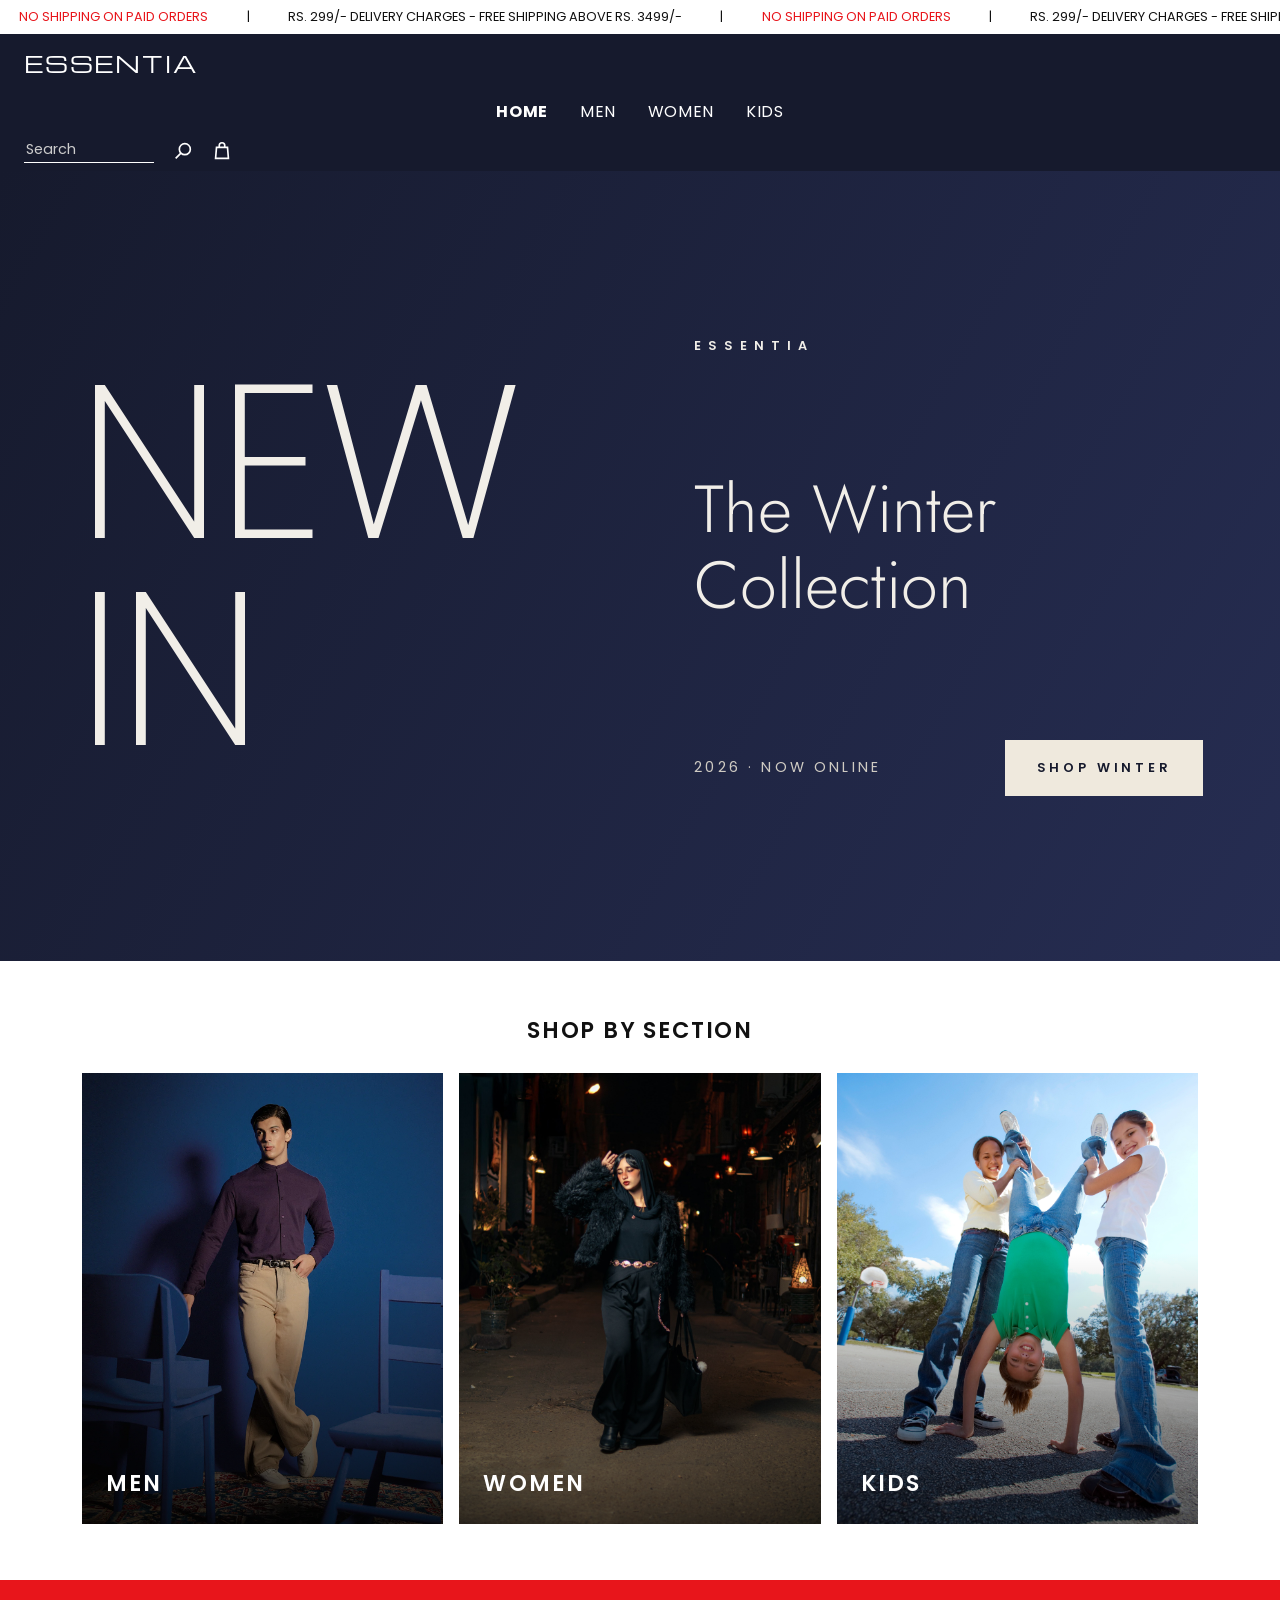
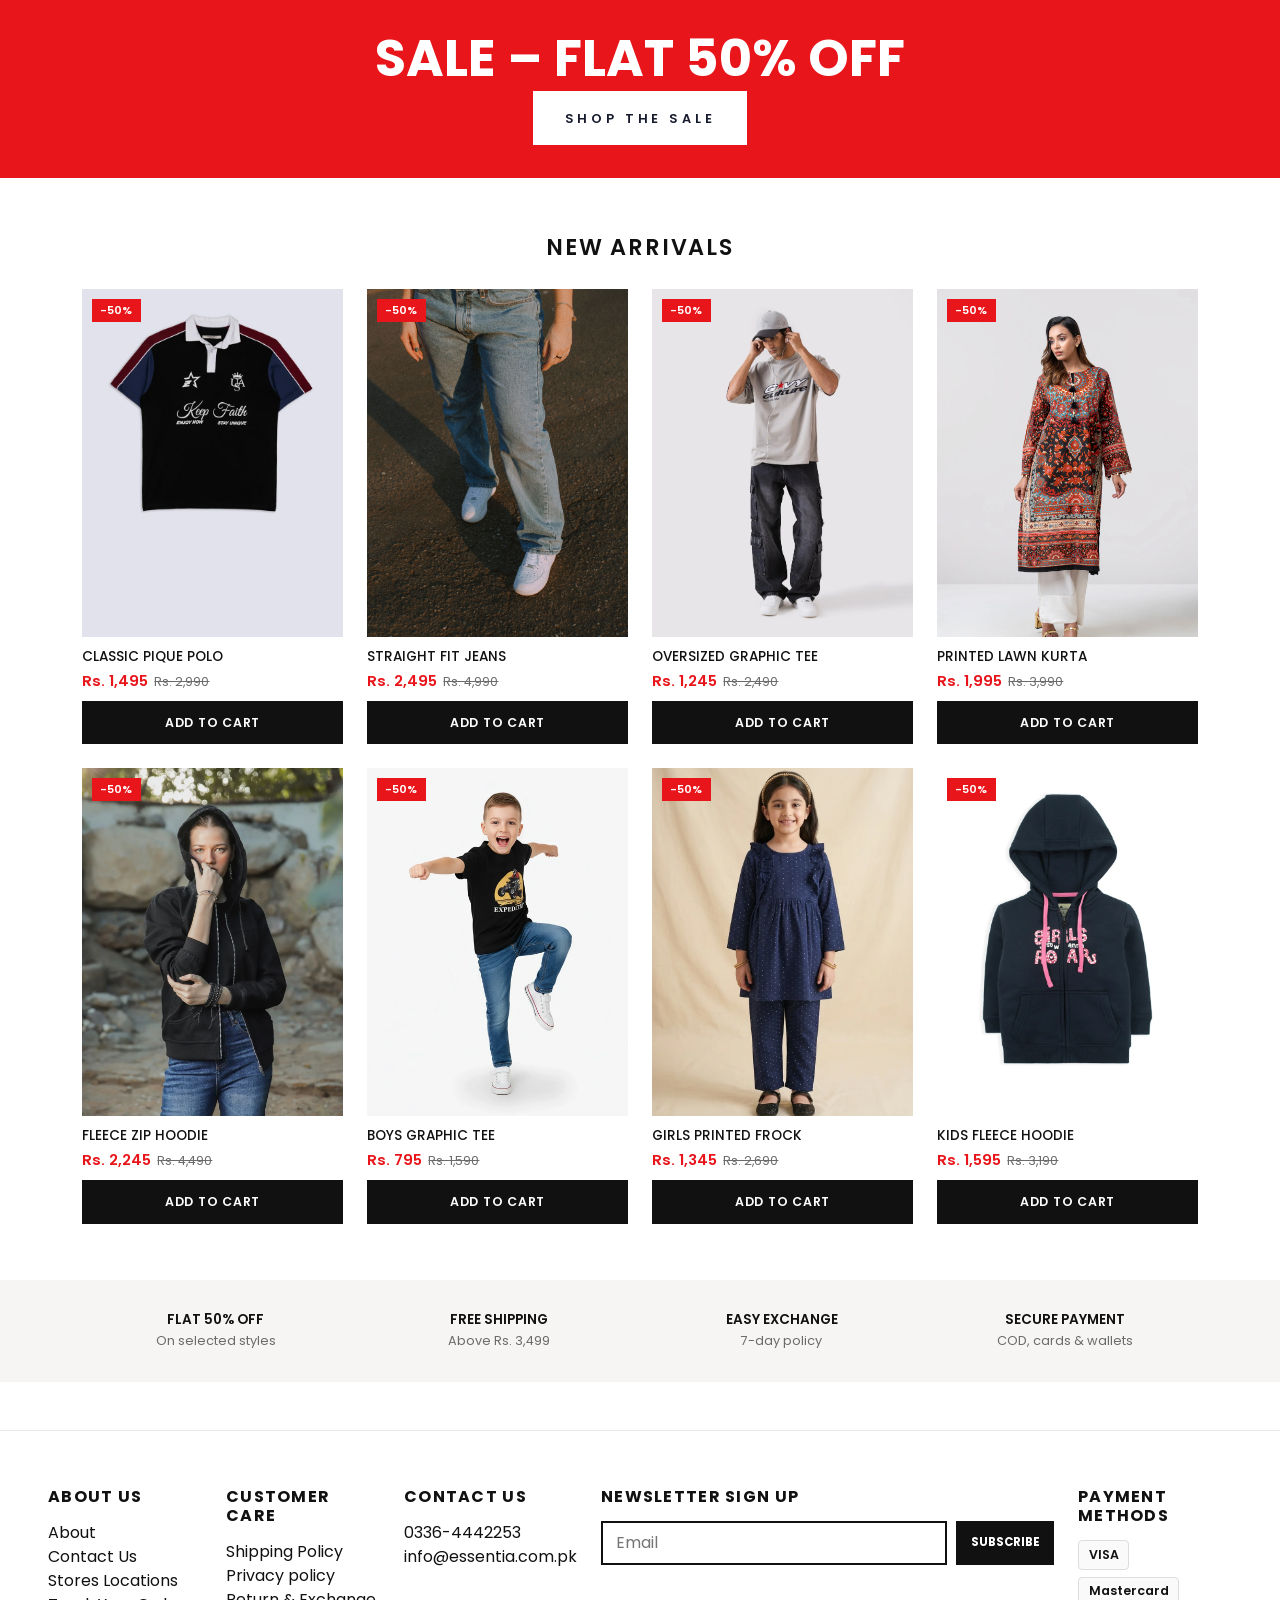
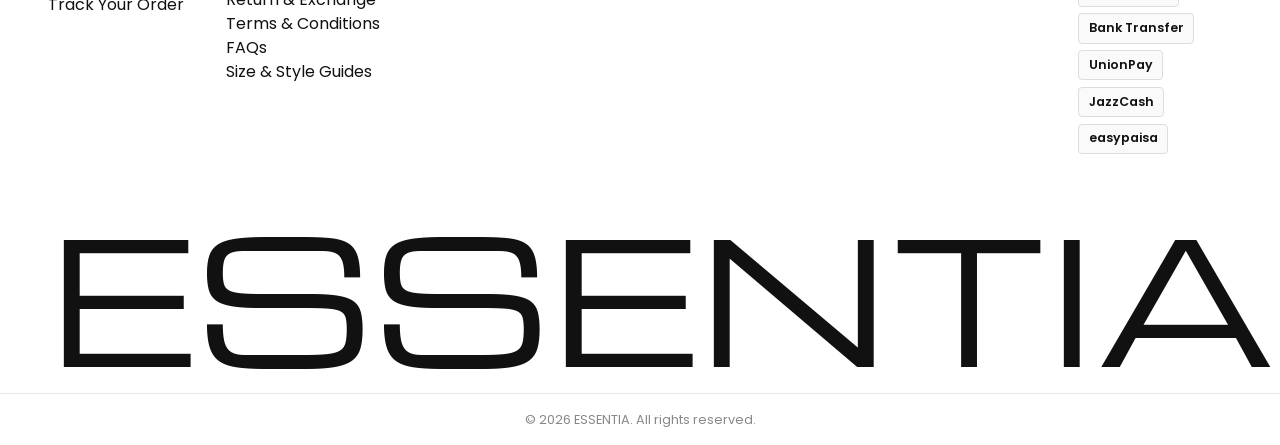
==== commit 8e9e4e24: "Added pcitures and product details" ====
--- a/Assignment-2/index.html
+++ b/Assignment-2/index.html
@@ -42,29 +42,29 @@
       <div class="col-12 col-lg-6">
         <h2 class="cat-title">Polos</h2>
         <div class="row row-cols-2 g-3 g-md-4">
-        <div class="col"><article class="product-card"><a class="card-wrap d-block" href="#men-polos-1"><span class="thumb" style="--img:url('images/men-polos-1.jpg')"><span class="badge-sale">-50%</span></span></a><h3 class="name"><a href="#men-polos-1">Classic Pique Polo</a></h3><div class="price"><span class="now">Rs. 1,495</span><del>Rs. 2,990</del></div><label class="btn-dark-ess" for="cart-pop">Add to Cart</label></article></div>
-        <div class="col"><article class="product-card"><a class="card-wrap d-block" href="#men-polos-2"><span class="thumb" style="--img:url('images/men-polos-2.jpg')"><span class="badge-sale">-50%</span></span></a><h3 class="name"><a href="#men-polos-2">Contrast Collar Polo</a></h3><div class="price"><span class="now">Rs. 1,645</span><del>Rs. 3,290</del></div><label class="btn-dark-ess" for="cart-pop">Add to Cart</label></article></div>
+        <div class="col"><article class="product-card"><a class="card-wrap d-block" href="#men-polos-1"><span class="thumb" style="--img:url('images/Polo-1(1).webp')"><span class="badge-sale">-50%</span></span></a><h3 class="name"><a href="#men-polos-1">Classic Pique Polo</a></h3><div class="price"><span class="now">Rs. 1,495</span><del>Rs. 2,990</del></div><label class="btn-dark-ess" for="cart-pop">Add to Cart</label></article></div>
+        <div class="col"><article class="product-card"><a class="card-wrap d-block" href="#men-polos-2"><span class="thumb" style="--img:url('images/Polo-2(out).webp')"><span class="badge-sale">-50%</span></span></a><h3 class="name"><a href="#men-polos-2">Contrast Collar Polo</a></h3><div class="price"><span class="now">Rs. 1,645</span><del>Rs. 3,290</del></div><label class="btn-dark-ess" for="cart-pop">Add to Cart</label></article></div>
       </div>
       </div>
       <div class="col-12 col-lg-6">
         <h2 class="cat-title">T-Shirts</h2>
         <div class="row row-cols-2 g-3 g-md-4">
-        <div class="col"><article class="product-card"><a class="card-wrap d-block" href="#men-tshirts-1"><span class="thumb" style="--img:url('images/men-tshirts-1.jpg')"><span class="badge-sale">-50%</span></span></a><h3 class="name"><a href="#men-tshirts-1">Basic Crew Neck Tee</a></h3><div class="price"><span class="now">Rs. 995</span><del>Rs. 1,990</del></div><label class="btn-dark-ess" for="cart-pop">Add to Cart</label></article></div>
-        <div class="col"><article class="product-card"><a class="card-wrap d-block" href="#men-tshirts-2"><span class="thumb" style="--img:url('images/men-tshirts-2.jpg')"><span class="badge-sale">-50%</span></span></a><h3 class="name"><a href="#men-tshirts-2">Oversized Graphic Tee</a></h3><div class="price"><span class="now">Rs. 1,245</span><del>Rs. 2,490</del></div><label class="btn-dark-ess" for="cart-pop">Add to Cart</label></article></div>
+        <div class="col"><article class="product-card"><a class="card-wrap d-block" href="#men-tshirts-1"><span class="thumb" style="--img:url('images/tee-2-out.webp')"><span class="badge-sale">-50%</span></span></a><h3 class="name"><a href="#men-tshirts-1">Basic Crew Neck Tee</a></h3><div class="price"><span class="now">Rs. 995</span><del>Rs. 1,990</del></div><label class="btn-dark-ess" for="cart-pop">Add to Cart</label></article></div>
+        <div class="col"><article class="product-card"><a class="card-wrap d-block" href="#men-tshirts-2"><span class="thumb" style="--img:url('images/tee-out.webp')"><span class="badge-sale">-50%</span></span></a><h3 class="name"><a href="#men-tshirts-2">Oversized Graphic Tee</a></h3><div class="price"><span class="now">Rs. 1,245</span><del>Rs. 2,490</del></div><label class="btn-dark-ess" for="cart-pop">Add to Cart</label></article></div>
       </div>
       </div>
       <div class="col-12 col-lg-6">
         <h2 class="cat-title">Jeans</h2>
         <div class="row row-cols-2 g-3 g-md-4">
-        <div class="col"><article class="product-card"><a class="card-wrap d-block" href="#men-jeans-1"><span class="thumb" style="--img:url('images/men-jeans-1.jpg')"><span class="badge-sale">-50%</span></span></a><h3 class="name"><a href="#men-jeans-1">Straight Fit Jeans</a></h3><div class="price"><span class="now">Rs. 2,495</span><del>Rs. 4,990</del></div><label class="btn-dark-ess" for="cart-pop">Add to Cart</label></article></div>
-        <div class="col"><article class="product-card"><a class="card-wrap d-block" href="#men-jeans-2"><span class="thumb" style="--img:url('images/men-jeans-2.jpg')"><span class="badge-sale">-50%</span></span></a><h3 class="name"><a href="#men-jeans-2">Baggy Blue Jeans</a></h3><div class="price"><span class="now">Rs. 2,745</span><del>Rs. 5,490</del></div><label class="btn-dark-ess" for="cart-pop">Add to Cart</label></article></div>
+        <div class="col"><article class="product-card"><a class="card-wrap d-block" href="#men-jeans-1"><span class="thumb" style="--img:url('images/Jeans-main.jpg')"><span class="badge-sale">-50%</span></span></a><h3 class="name"><a href="#men-jeans-1">Straight Fit Jeans</a></h3><div class="price"><span class="now">Rs. 2,495</span><del>Rs. 4,990</del></div><label class="btn-dark-ess" for="cart-pop">Add to Cart</label></article></div>
+        <div class="col"><article class="product-card"><a class="card-wrap d-block" href="#men-jeans-2"><span class="thumb" style="--img:url('images/baggy-in.webp')"><span class="badge-sale">-50%</span></span></a><h3 class="name"><a href="#men-jeans-2">Baggy Blue Jeans</a></h3><div class="price"><span class="now">Rs. 2,745</span><del>Rs. 5,490</del></div><label class="btn-dark-ess" for="cart-pop">Add to Cart</label></article></div>
       </div>
       </div>
       <div class="col-12 col-lg-6">
         <h2 class="cat-title">Trousers</h2>
         <div class="row row-cols-2 g-3 g-md-4">
-        <div class="col"><article class="product-card"><a class="card-wrap d-block" href="#men-trousers-1"><span class="thumb" style="--img:url('images/men-trousers-1.jpg')"><span class="badge-sale">-50%</span></span></a><h3 class="name"><a href="#men-trousers-1">Drawstring Trousers</a></h3><div class="price"><span class="now">Rs. 1,745</span><del>Rs. 3,490</del></div><label class="btn-dark-ess" for="cart-pop">Add to Cart</label></article></div>
-        <div class="col"><article class="product-card"><a class="card-wrap d-block" href="#men-trousers-2"><span class="thumb" style="--img:url('images/men-trousers-2.jpg')"><span class="badge-sale">-50%</span></span></a><h3 class="name"><a href="#men-trousers-2">Pleated Trousers</a></h3><div class="price"><span class="now">Rs. 1,995</span><del>Rs. 3,990</del></div><label class="btn-dark-ess" for="cart-pop">Add to Cart</label></article></div>
+        <div class="col"><article class="product-card"><a class="card-wrap d-block" href="#men-trousers-1"><span class="thumb" style="--img:url('images/str-trs-out.jpg')"><span class="badge-sale">-50%</span></span></a><h3 class="name"><a href="#men-trousers-1">Drawstring Trousers</a></h3><div class="price"><span class="now">Rs. 1,745</span><del>Rs. 3,490</del></div><label class="btn-dark-ess" for="cart-pop">Add to Cart</label></article></div>
+        <div class="col"><article class="product-card"><a class="card-wrap d-block" href="#men-trousers-2"><span class="thumb" style="--img:url('images/plt-trs-out.webp')"><span class="badge-sale">-50%</span></span></a><h3 class="name"><a href="#men-trousers-2">Pleated Trousers</a></h3><div class="price"><span class="now">Rs. 1,995</span><del>Rs. 3,990</del></div><label class="btn-dark-ess" for="cart-pop">Add to Cart</label></article></div>
       </div>
       </div>
     </div></div>
@@ -78,29 +78,29 @@
       <div class="col-12 col-lg-6">
         <h2 class="cat-title">Kurtas</h2>
         <div class="row row-cols-2 g-3 g-md-4">
-        <div class="col"><article class="product-card"><a class="card-wrap d-block" href="#women-kurtas-1"><span class="thumb" style="--img:url('images/women-kurtas-1.jpg')"><span class="badge-sale">-50%</span></span></a><h3 class="name"><a href="#women-kurtas-1">Printed Lawn Kurta</a></h3><div class="price"><span class="now">Rs. 1,995</span><del>Rs. 3,990</del></div><label class="btn-dark-ess" for="cart-pop">Add to Cart</label></article></div>
-        <div class="col"><article class="product-card"><a class="card-wrap d-block" href="#women-kurtas-2"><span class="thumb" style="--img:url('images/women-kurtas-2.jpg')"><span class="badge-sale">-50%</span></span></a><h3 class="name"><a href="#women-kurtas-2">Embroidered Kurta</a></h3><div class="price"><span class="now">Rs. 2,495</span><del>Rs. 4,990</del></div><label class="btn-dark-ess" for="cart-pop">Add to Cart</label></article></div>
+        <div class="col"><article class="product-card"><a class="card-wrap d-block" href="#women-kurtas-1"><span class="thumb" style="--img:url('images/prt-lawn-out.webp')"><span class="badge-sale">-50%</span></span></a><h3 class="name"><a href="#women-kurtas-1">Printed Lawn Kurta</a></h3><div class="price"><span class="now">Rs. 1,995</span><del>Rs. 3,990</del></div><label class="btn-dark-ess" for="cart-pop">Add to Cart</label></article></div>
+        <div class="col"><article class="product-card"><a class="card-wrap d-block" href="#women-kurtas-2"><span class="thumb" style="--img:url('images/emb-kurta-out.webp')"><span class="badge-sale">-50%</span></span></a><h3 class="name"><a href="#women-kurtas-2">Embroidered Kurta</a></h3><div class="price"><span class="now">Rs. 2,495</span><del>Rs. 4,990</del></div><label class="btn-dark-ess" for="cart-pop">Add to Cart</label></article></div>
       </div>
       </div>
       <div class="col-12 col-lg-6">
         <h2 class="cat-title">Tops</h2>
         <div class="row row-cols-2 g-3 g-md-4">
-        <div class="col"><article class="product-card"><a class="card-wrap d-block" href="#women-tops-1"><span class="thumb" style="--img:url('images/women-tops-1.jpg')"><span class="badge-sale">-50%</span></span></a><h3 class="name"><a href="#women-tops-1">Ribbed Knit Top</a></h3><div class="price"><span class="now">Rs. 1,145</span><del>Rs. 2,290</del></div><label class="btn-dark-ess" for="cart-pop">Add to Cart</label></article></div>
-        <div class="col"><article class="product-card"><a class="card-wrap d-block" href="#women-tops-2"><span class="thumb" style="--img:url('images/women-tops-2.jpg')"><span class="badge-sale">-50%</span></span></a><h3 class="name"><a href="#women-tops-2">Satin Blouse</a></h3><div class="price"><span class="now">Rs. 1,495</span><del>Rs. 2,990</del></div><label class="btn-dark-ess" for="cart-pop">Add to Cart</label></article></div>
+        <div class="col"><article class="product-card"><a class="card-wrap d-block" href="#women-tops-1"><span class="thumb" style="--img:url('images/knit-top-out.jpg')"><span class="badge-sale">-50%</span></span></a><h3 class="name"><a href="#women-tops-1">Ribbed Knit Top</a></h3><div class="price"><span class="now">Rs. 1,145</span><del>Rs. 2,290</del></div><label class="btn-dark-ess" for="cart-pop">Add to Cart</label></article></div>
+        <div class="col"><article class="product-card"><a class="card-wrap d-block" href="#women-tops-2"><span class="thumb" style="--img:url('images/satin-top-out.webp')"><span class="badge-sale">-50%</span></span></a><h3 class="name"><a href="#women-tops-2">Satin Blouse</a></h3><div class="price"><span class="now">Rs. 1,495</span><del>Rs. 2,990</del></div><label class="btn-dark-ess" for="cart-pop">Add to Cart</label></article></div>
       </div>
       </div>
       <div class="col-12 col-lg-6">
         <h2 class="cat-title">Trousers</h2>
         <div class="row row-cols-2 g-3 g-md-4">
-        <div class="col"><article class="product-card"><a class="card-wrap d-block" href="#women-trousers-1"><span class="thumb" style="--img:url('images/women-trousers-1.jpg')"><span class="badge-sale">-50%</span></span></a><h3 class="name"><a href="#women-trousers-1">Straight Cut Trousers</a></h3><div class="price"><span class="now">Rs. 1,645</span><del>Rs. 3,290</del></div><label class="btn-dark-ess" for="cart-pop">Add to Cart</label></article></div>
-        <div class="col"><article class="product-card"><a class="card-wrap d-block" href="#women-trousers-2"><span class="thumb" style="--img:url('images/women-trousers-2.jpg')"><span class="badge-sale">-50%</span></span></a><h3 class="name"><a href="#women-trousers-2">Wide Leg Trousers</a></h3><div class="price"><span class="now">Rs. 1,845</span><del>Rs. 3,690</del></div><label class="btn-dark-ess" for="cart-pop">Add to Cart</label></article></div>
+        <div class="col"><article class="product-card"><a class="card-wrap d-block" href="#women-trousers-1"><span class="thumb" style="--img:url('images/str-W-out.webp')"><span class="badge-sale">-50%</span></span></a><h3 class="name"><a href="#women-trousers-1">Straight Cut Trousers</a></h3><div class="price"><span class="now">Rs. 1,645</span><del>Rs. 3,290</del></div><label class="btn-dark-ess" for="cart-pop">Add to Cart</label></article></div>
+        <div class="col"><article class="product-card"><a class="card-wrap d-block" href="#women-trousers-2"><span class="thumb" style="--img:url('images/wide-w-out.webp')"><span class="badge-sale">-50%</span></span></a><h3 class="name"><a href="#women-trousers-2">Wide Leg Trousers</a></h3><div class="price"><span class="now">Rs. 1,845</span><del>Rs. 3,690</del></div><label class="btn-dark-ess" for="cart-pop">Add to Cart</label></article></div>
       </div>
       </div>
       <div class="col-12 col-lg-6">
         <h2 class="cat-title">Hoodies</h2>
         <div class="row row-cols-2 g-3 g-md-4">
-        <div class="col"><article class="product-card"><a class="card-wrap d-block" href="#women-hoodies-1"><span class="thumb" style="--img:url('images/women-hoodies-1.jpg')"><span class="badge-sale">-50%</span></span></a><h3 class="name"><a href="#women-hoodies-1">Fleece Zip Hoodie</a></h3><div class="price"><span class="now">Rs. 2,245</span><del>Rs. 4,490</del></div><label class="btn-dark-ess" for="cart-pop">Add to Cart</label></article></div>
-        <div class="col"><article class="product-card"><a class="card-wrap d-block" href="#women-hoodies-2"><span class="thumb" style="--img:url('images/women-hoodies-2.jpg')"><span class="badge-sale">-50%</span></span></a><h3 class="name"><a href="#women-hoodies-2">Oversized Hoodie</a></h3><div class="price"><span class="now">Rs. 2,145</span><del>Rs. 4,290</del></div><label class="btn-dark-ess" for="cart-pop">Add to Cart</label></article></div>
+        <div class="col"><article class="product-card"><a class="card-wrap d-block" href="#women-hoodies-1"><span class="thumb" style="--img:url('images/zip-out.webp')"><span class="badge-sale">-50%</span></span></a><h3 class="name"><a href="#women-hoodies-1">Fleece Zip Hoodie</a></h3><div class="price"><span class="now">Rs. 2,245</span><del>Rs. 4,490</del></div><label class="btn-dark-ess" for="cart-pop">Add to Cart</label></article></div>
+        <div class="col"><article class="product-card"><a class="card-wrap d-block" href="#women-hoodies-2"><span class="thumb" style="--img:url('images/w-hood-out.webp')"><span class="badge-sale">-50%</span></span></a><h3 class="name"><a href="#women-hoodies-2">Oversized Hoodie</a></h3><div class="price"><span class="now">Rs. 2,145</span><del>Rs. 4,290</del></div><label class="btn-dark-ess" for="cart-pop">Add to Cart</label></article></div>
       </div>
       </div>
     </div></div>
@@ -114,29 +114,29 @@
       <div class="col-12 col-lg-6">
         <h2 class="cat-title">Boys T-Shirts</h2>
         <div class="row row-cols-2 g-3 g-md-4">
-        <div class="col"><article class="product-card"><a class="card-wrap d-block" href="#kids-boys-tees-1"><span class="thumb" style="--img:url('images/kids-boys-tees-1.jpg')"><span class="badge-sale">-50%</span></span></a><h3 class="name"><a href="#kids-boys-tees-1">Boys Graphic Tee</a></h3><div class="price"><span class="now">Rs. 795</span><del>Rs. 1,590</del></div><label class="btn-dark-ess" for="cart-pop">Add to Cart</label></article></div>
-        <div class="col"><article class="product-card"><a class="card-wrap d-block" href="#kids-boys-tees-2"><span class="thumb" style="--img:url('images/kids-boys-tees-2.jpg')"><span class="badge-sale">-50%</span></span></a><h3 class="name"><a href="#kids-boys-tees-2">Boys Polo Shirt</a></h3><div class="price"><span class="now">Rs. 945</span><del>Rs. 1,890</del></div><label class="btn-dark-ess" for="cart-pop">Add to Cart</label></article></div>
+        <div class="col"><article class="product-card"><a class="card-wrap d-block" href="#kids-boys-tees-1"><span class="thumb" style="--img:url('images/kids-tee-out.webp')"><span class="badge-sale">-50%</span></span></a><h3 class="name"><a href="#kids-boys-tees-1">Boys Graphic Tee</a></h3><div class="price"><span class="now">Rs. 795</span><del>Rs. 1,590</del></div><label class="btn-dark-ess" for="cart-pop">Add to Cart</label></article></div>
+        <div class="col"><article class="product-card"><a class="card-wrap d-block" href="#kids-boys-tees-2"><span class="thumb" style="--img:url('images/kids-polo-out.webp')"><span class="badge-sale">-50%</span></span></a><h3 class="name"><a href="#kids-boys-tees-2">Boys Polo Shirt</a></h3><div class="price"><span class="now">Rs. 945</span><del>Rs. 1,890</del></div><label class="btn-dark-ess" for="cart-pop">Add to Cart</label></article></div>
       </div>
       </div>
       <div class="col-12 col-lg-6">
         <h2 class="cat-title">Boys Jeans</h2>
         <div class="row row-cols-2 g-3 g-md-4">
-        <div class="col"><article class="product-card"><a class="card-wrap d-block" href="#kids-boys-jeans-1"><span class="thumb" style="--img:url('images/kids-boys-jeans-1.jpg')"><span class="badge-sale">-50%</span></span></a><h3 class="name"><a href="#kids-boys-jeans-1">Boys Denim Jeans</a></h3><div class="price"><span class="now">Rs. 1,495</span><del>Rs. 2,990</del></div><label class="btn-dark-ess" for="cart-pop">Add to Cart</label></article></div>
-        <div class="col"><article class="product-card"><a class="card-wrap d-block" href="#kids-boys-jeans-2"><span class="thumb" style="--img:url('images/kids-boys-jeans-2.jpg')"><span class="badge-sale">-50%</span></span></a><h3 class="name"><a href="#kids-boys-jeans-2">Boys Jogger Pants</a></h3><div class="price"><span class="now">Rs. 1,145</span><del>Rs. 2,290</del></div><label class="btn-dark-ess" for="cart-pop">Add to Cart</label></article></div>
+        <div class="col"><article class="product-card"><a class="card-wrap d-block" href="#kids-boys-jeans-1"><span class="thumb" style="--img:url('images/kids-jeans-out.webp')"><span class="badge-sale">-50%</span></span></a><h3 class="name"><a href="#kids-boys-jeans-1">Boys Denim Jeans</a></h3><div class="price"><span class="now">Rs. 1,495</span><del>Rs. 2,990</del></div><label class="btn-dark-ess" for="cart-pop">Add to Cart</label></article></div>
+        <div class="col"><article class="product-card"><a class="card-wrap d-block" href="#kids-boys-jeans-2"><span class="thumb" style="--img:url('images/kids-j-out.webp')"><span class="badge-sale">-50%</span></span></a><h3 class="name"><a href="#kids-boys-jeans-2">Boys Jogger Pants</a></h3><div class="price"><span class="now">Rs. 1,145</span><del>Rs. 2,290</del></div><label class="btn-dark-ess" for="cart-pop">Add to Cart</label></article></div>
       </div>
       </div>
       <div class="col-12 col-lg-6">
         <h2 class="cat-title">Girls Frocks</h2>
         <div class="row row-cols-2 g-3 g-md-4">
-        <div class="col"><article class="product-card"><a class="card-wrap d-block" href="#kids-girls-frocks-1"><span class="thumb" style="--img:url('images/kids-girls-frocks-1.jpg')"><span class="badge-sale">-50%</span></span></a><h3 class="name"><a href="#kids-girls-frocks-1">Girls Printed Frock</a></h3><div class="price"><span class="now">Rs. 1,345</span><del>Rs. 2,690</del></div><label class="btn-dark-ess" for="cart-pop">Add to Cart</label></article></div>
-        <div class="col"><article class="product-card"><a class="card-wrap d-block" href="#kids-girls-frocks-2"><span class="thumb" style="--img:url('images/kids-girls-frocks-2.jpg')"><span class="badge-sale">-50%</span></span></a><h3 class="name"><a href="#kids-girls-frocks-2">Girls Ruffle Dress</a></h3><div class="price"><span class="now">Rs. 1,495</span><del>Rs. 2,990</del></div><label class="btn-dark-ess" for="cart-pop">Add to Cart</label></article></div>
-      </div>
-      </div>
-      <div class="col-12 col-lg-6">
-        <h2 class="cat-title">Hoodies</h2>
-        <div class="row row-cols-2 g-3 g-md-4">
-        <div class="col"><article class="product-card"><a class="card-wrap d-block" href="#kids-hoodies-1"><span class="thumb" style="--img:url('images/kids-hoodies-1.jpg')"><span class="badge-sale">-50%</span></span></a><h3 class="name"><a href="#kids-hoodies-1">Kids Fleece Hoodie</a></h3><div class="price"><span class="now">Rs. 1,595</span><del>Rs. 3,190</del></div><label class="btn-dark-ess" for="cart-pop">Add to Cart</label></article></div>
-        <div class="col"><article class="product-card"><a class="card-wrap d-block" href="#kids-hoodies-2"><span class="thumb" style="--img:url('images/kids-hoodies-2.jpg')"><span class="badge-sale">-50%</span></span></a><h3 class="name"><a href="#kids-hoodies-2">Kids Knit Sweater</a></h3><div class="price"><span class="now">Rs. 1,395</span><del>Rs. 2,790</del></div><label class="btn-dark-ess" for="cart-pop">Add to Cart</label></article></div>
+        <div class="col"><article class="product-card"><a class="card-wrap d-block" href="#kids-girls-frocks-1"><span class="thumb" style="--img:url('images/g-frock-out.webp')"><span class="badge-sale">-50%</span></span></a><h3 class="name"><a href="#kids-girls-frocks-1">Girls Printed Frock</a></h3><div class="price"><span class="now">Rs. 1,345</span><del>Rs. 2,690</del></div><label class="btn-dark-ess" for="cart-pop">Add to Cart</label></article></div>
+        <div class="col"><article class="product-card"><a class="card-wrap d-block" href="#kids-girls-frocks-2"><span class="thumb" style="--img:url('images/g-ruffle-out.jpg')"><span class="badge-sale">-50%</span></span></a><h3 class="name"><a href="#kids-girls-frocks-2">Girls Ruffle Dress</a></h3><div class="price"><span class="now">Rs. 1,495</span><del>Rs. 2,990</del></div><label class="btn-dark-ess" for="cart-pop">Add to Cart</label></article></div>
+      </div>
+      </div>
+      <div class="col-12 col-lg-6">
+        <h2 class="cat-title">GirlsHoodies</h2>
+        <div class="row row-cols-2 g-3 g-md-4">
+        <div class="col"><article class="product-card"><a class="card-wrap d-block" href="#kids-hoodies-1"><span class="thumb" style="--img:url('images/g-hood-out.webp')"><span class="badge-sale">-50%</span></span></a><h3 class="name"><a href="#kids-hoodies-1">Kids Fleece Hoodie</a></h3><div class="price"><span class="now">Rs. 1,595</span><del>Rs. 3,190</del></div><label class="btn-dark-ess" for="cart-pop">Add to Cart</label></article></div>
+        <div class="col"><article class="product-card"><a class="card-wrap d-block" href="#kids-hoodies-2"><span class="thumb" style="--img:url('images/g-sweat-out.webp')"><span class="badge-sale">-50%</span></span></a><h3 class="name"><a href="#kids-hoodies-2">Kids Knit Sweater</a></h3><div class="price"><span class="now">Rs. 1,395</span><del>Rs. 2,790</del></div><label class="btn-dark-ess" for="cart-pop">Add to Cart</label></article></div>
       </div>
       </div>
     </div></div>
@@ -148,7 +148,7 @@
     <div class="container py-4">
       <a class="breadcrumbs" href="#men">&larr; Back to Men</a>
       <div class="row g-4 g-lg-5 mt-1">
-        <div class="col-12 col-md-6"><span class="thumb" style="--img:url('images/men-polos-1.jpg')"></span></div>
+        <div class="col-12 col-md-6"><span class="thumb" style="--img:url('images/Polo-1(2).webp')"></span></div>
         <div class="col-12 col-md-6">
           <h1 class="pd-title">Classic Pique Polo</h1>
           <p class="pd-price"><span class="now">Rs. 1,495</span><del>Rs. 2,990</del></p>
@@ -165,7 +165,7 @@
     <div class="container py-4">
       <a class="breadcrumbs" href="#men">&larr; Back to Men</a>
       <div class="row g-4 g-lg-5 mt-1">
-        <div class="col-12 col-md-6"><span class="thumb" style="--img:url('images/men-polos-2.jpg')"></span></div>
+        <div class="col-12 col-md-6"><span class="thumb" style="--img:url('images/Polo-2(in).jpg')"></span></div>
         <div class="col-12 col-md-6">
           <h1 class="pd-title">Contrast Collar Polo</h1>
           <p class="pd-price"><span class="now">Rs. 1,645</span><del>Rs. 3,290</del></p>
@@ -182,7 +182,7 @@
     <div class="container py-4">
       <a class="breadcrumbs" href="#men">&larr; Back to Men</a>
       <div class="row g-4 g-lg-5 mt-1">
-        <div class="col-12 col-md-6"><span class="thumb" style="--img:url('images/men-tshirts-1.jpg')"></span></div>
+        <div class="col-12 col-md-6"><span class="thumb" style="--img:url('images/tee-2-in.webp')"></span></div>
         <div class="col-12 col-md-6">
           <h1 class="pd-title">Basic Crew Neck Tee</h1>
           <p class="pd-price"><span class="now">Rs. 995</span><del>Rs. 1,990</del></p>
@@ -199,7 +199,7 @@
     <div class="container py-4">
       <a class="breadcrumbs" href="#men">&larr; Back to Men</a>
       <div class="row g-4 g-lg-5 mt-1">
-        <div class="col-12 col-md-6"><span class="thumb" style="--img:url('images/men-tshirts-2.jpg')"></span></div>
+        <div class="col-12 col-md-6"><span class="thumb" style="--img:url('images/tee-in.webp')"></span></div>
         <div class="col-12 col-md-6">
           <h1 class="pd-title">Oversized Graphic Tee</h1>
           <p class="pd-price"><span class="now">Rs. 1,245</span><del>Rs. 2,490</del></p>
@@ -216,7 +216,7 @@
     <div class="container py-4">
       <a class="breadcrumbs" href="#men">&larr; Back to Men</a>
       <div class="row g-4 g-lg-5 mt-1">
-        <div class="col-12 col-md-6"><span class="thumb" style="--img:url('images/men-jeans-1.jpg')"></span></div>
+        <div class="col-12 col-md-6"><span class="thumb" style="--img:url('images/Jeans-in.jpg')"></span></div>
         <div class="col-12 col-md-6">
           <h1 class="pd-title">Straight Fit Jeans</h1>
           <p class="pd-price"><span class="now">Rs. 2,495</span><del>Rs. 4,990</del></p>
@@ -233,7 +233,7 @@
     <div class="container py-4">
       <a class="breadcrumbs" href="#men">&larr; Back to Men</a>
       <div class="row g-4 g-lg-5 mt-1">
-        <div class="col-12 col-md-6"><span class="thumb" style="--img:url('images/men-jeans-2.jpg')"></span></div>
+        <div class="col-12 col-md-6"><span class="thumb" style="--img:url('images/baggy-in.webp')"></span></div>
         <div class="col-12 col-md-6">
           <h1 class="pd-title">Baggy Blue Jeans</h1>
           <p class="pd-price"><span class="now">Rs. 2,745</span><del>Rs. 5,490</del></p>
@@ -250,7 +250,7 @@
     <div class="container py-4">
       <a class="breadcrumbs" href="#men">&larr; Back to Men</a>
       <div class="row g-4 g-lg-5 mt-1">
-        <div class="col-12 col-md-6"><span class="thumb" style="--img:url('images/men-trousers-1.jpg')"></span></div>
+        <div class="col-12 col-md-6"><span class="thumb" style="--img:url('images/str-trs-in.jpg')"></span></div>
         <div class="col-12 col-md-6">
           <h1 class="pd-title">Drawstring Trousers</h1>
           <p class="pd-price"><span class="now">Rs. 1,745</span><del>Rs. 3,490</del></p>
@@ -267,7 +267,7 @@
     <div class="container py-4">
       <a class="breadcrumbs" href="#men">&larr; Back to Men</a>
       <div class="row g-4 g-lg-5 mt-1">
-        <div class="col-12 col-md-6"><span class="thumb" style="--img:url('images/men-trousers-2.jpg')"></span></div>
+        <div class="col-12 col-md-6"><span class="thumb" style="--img:url('images/plt-trs-in.webp')"></span></div>
         <div class="col-12 col-md-6">
           <h1 class="pd-title">Pleated Trousers</h1>
           <p class="pd-price"><span class="now">Rs. 1,995</span><del>Rs. 3,990</del></p>
@@ -284,7 +284,7 @@
     <div class="container py-4">
       <a class="breadcrumbs" href="#women">&larr; Back to Women</a>
       <div class="row g-4 g-lg-5 mt-1">
-        <div class="col-12 col-md-6"><span class="thumb" style="--img:url('images/women-kurtas-1.jpg')"></span></div>
+        <div class="col-12 col-md-6"><span class="thumb" style="--img:url('images/prt-lawn-in.webp')"></span></div>
         <div class="col-12 col-md-6">
           <h1 class="pd-title">Printed Lawn Kurta</h1>
           <p class="pd-price"><span class="now">Rs. 1,995</span><del>Rs. 3,990</del></p>
@@ -301,7 +301,7 @@
     <div class="container py-4">
       <a class="breadcrumbs" href="#women">&larr; Back to Women</a>
       <div class="row g-4 g-lg-5 mt-1">
-        <div class="col-12 col-md-6"><span class="thumb" style="--img:url('images/women-kurtas-2.jpg')"></span></div>
+        <div class="col-12 col-md-6"><span class="thumb" style="--img:url('images/emb-kurta-in.webp')"></span></div>
         <div class="col-12 col-md-6">
           <h1 class="pd-title">Embroidered Kurta</h1>
           <p class="pd-price"><span class="now">Rs. 2,495</span><del>Rs. 4,990</del></p>
@@ -318,7 +318,7 @@
     <div class="container py-4">
       <a class="breadcrumbs" href="#women">&larr; Back to Women</a>
       <div class="row g-4 g-lg-5 mt-1">
-        <div class="col-12 col-md-6"><span class="thumb" style="--img:url('images/women-tops-1.jpg')"></span></div>
+        <div class="col-12 col-md-6"><span class="thumb" style="--img:url('images/knit-top-in.webp')"></span></div>
         <div class="col-12 col-md-6">
           <h1 class="pd-title">Ribbed Knit Top</h1>
           <p class="pd-price"><span class="now">Rs. 1,145</span><del>Rs. 2,290</del></p>
@@ -335,7 +335,7 @@
     <div class="container py-4">
       <a class="breadcrumbs" href="#women">&larr; Back to Women</a>
       <div class="row g-4 g-lg-5 mt-1">
-        <div class="col-12 col-md-6"><span class="thumb" style="--img:url('images/women-tops-2.jpg')"></span></div>
+        <div class="col-12 col-md-6"><span class="thumb" style="--img:url('images/satin-top-in.webp')"></span></div>
         <div class="col-12 col-md-6">
           <h1 class="pd-title">Satin Blouse</h1>
           <p class="pd-price"><span class="now">Rs. 1,495</span><del>Rs. 2,990</del></p>
@@ -352,7 +352,7 @@
     <div class="container py-4">
       <a class="breadcrumbs" href="#women">&larr; Back to Women</a>
       <div class="row g-4 g-lg-5 mt-1">
-        <div class="col-12 col-md-6"><span class="thumb" style="--img:url('images/women-trousers-1.jpg')"></span></div>
+        <div class="col-12 col-md-6"><span class="thumb" style="--img:url('images/str-W-in.webp')"></span></div>
         <div class="col-12 col-md-6">
           <h1 class="pd-title">Straight Cut Trousers</h1>
           <p class="pd-price"><span class="now">Rs. 1,645</span><del>Rs. 3,290</del></p>
@@ -369,7 +369,7 @@
     <div class="container py-4">
       <a class="breadcrumbs" href="#women">&larr; Back to Women</a>
       <div class="row g-4 g-lg-5 mt-1">
-        <div class="col-12 col-md-6"><span class="thumb" style="--img:url('images/women-trousers-2.jpg')"></span></div>
+        <div class="col-12 col-md-6"><span class="thumb" style="--img:url('images/wide-w-in.webp')"></span></div>
         <div class="col-12 col-md-6">
           <h1 class="pd-title">Wide Leg Trousers</h1>
           <p class="pd-price"><span class="now">Rs. 1,845</span><del>Rs. 3,690</del></p>
@@ -386,7 +386,7 @@
     <div class="container py-4">
       <a class="breadcrumbs" href="#women">&larr; Back to Women</a>
       <div class="row g-4 g-lg-5 mt-1">
-        <div class="col-12 col-md-6"><span class="thumb" style="--img:url('images/women-hoodies-1.jpg')"></span></div>
+        <div class="col-12 col-md-6"><span class="thumb" style="--img:url('images/zip-in.webp')"></span></div>
         <div class="col-12 col-md-6">
           <h1 class="pd-title">Fleece Zip Hoodie</h1>
           <p class="pd-price"><span class="now">Rs. 2,245</span><del>Rs. 4,490</del></p>
@@ -403,7 +403,7 @@
     <div class="container py-4">
       <a class="breadcrumbs" href="#women">&larr; Back to Women</a>
       <div class="row g-4 g-lg-5 mt-1">
-        <div class="col-12 col-md-6"><span class="thumb" style="--img:url('images/women-hoodies-2.jpg')"></span></div>
+        <div class="col-12 col-md-6"><span class="thumb" style="--img:url('images/w-hood-in.webp')"></span></div>
         <div class="col-12 col-md-6">
           <h1 class="pd-title">Oversized Hoodie</h1>
           <p class="pd-price"><span class="now">Rs. 2,145</span><del>Rs. 4,290</del></p>
@@ -420,7 +420,7 @@
     <div class="container py-4">
       <a class="breadcrumbs" href="#kids">&larr; Back to Kids</a>
       <div class="row g-4 g-lg-5 mt-1">
-        <div class="col-12 col-md-6"><span class="thumb" style="--img:url('images/kids-boys-tees-1.jpg')"></span></div>
+        <div class="col-12 col-md-6"><span class="thumb" style="--img:url('images/kids-tee-in.webp')"></span></div>
         <div class="col-12 col-md-6">
           <h1 class="pd-title">Boys Graphic Tee</h1>
           <p class="pd-price"><span class="now">Rs. 795</span><del>Rs. 1,590</del></p>
@@ -437,7 +437,7 @@
     <div class="container py-4">
       <a class="breadcrumbs" href="#kids">&larr; Back to Kids</a>
       <div class="row g-4 g-lg-5 mt-1">
-        <div class="col-12 col-md-6"><span class="thumb" style="--img:url('images/kids-boys-tees-2.jpg')"></span></div>
+        <div class="col-12 col-md-6"><span class="thumb" style="--img:url('images/kids-polo-in.webp')"></span></div>
         <div class="col-12 col-md-6">
           <h1 class="pd-title">Boys Polo Shirt</h1>
           <p class="pd-price"><span class="now">Rs. 945</span><del>Rs. 1,890</del></p>
@@ -454,7 +454,7 @@
     <div class="container py-4">
       <a class="breadcrumbs" href="#kids">&larr; Back to Kids</a>
       <div class="row g-4 g-lg-5 mt-1">
-        <div class="col-12 col-md-6"><span class="thumb" style="--img:url('images/kids-boys-jeans-1.jpg')"></span></div>
+        <div class="col-12 col-md-6"><span class="thumb" style="--img:url('images/kids-jeans-in.webp')"></span></div>
         <div class="col-12 col-md-6">
           <h1 class="pd-title">Boys Denim Jeans</h1>
           <p class="pd-price"><span class="now">Rs. 1,495</span><del>Rs. 2,990</del></p>
@@ -471,7 +471,7 @@
     <div class="container py-4">
       <a class="breadcrumbs" href="#kids">&larr; Back to Kids</a>
       <div class="row g-4 g-lg-5 mt-1">
-        <div class="col-12 col-md-6"><span class="thumb" style="--img:url('images/kids-boys-jeans-2.jpg')"></span></div>
+        <div class="col-12 col-md-6"><span class="thumb" style="--img:url('images/kids-j-in.webp')"></span></div>
         <div class="col-12 col-md-6">
           <h1 class="pd-title">Boys Jogger Pants</h1>
           <p class="pd-price"><span class="now">Rs. 1,145</span><del>Rs. 2,290</del></p>
@@ -488,7 +488,7 @@
     <div class="container py-4">
       <a class="breadcrumbs" href="#kids">&larr; Back to Kids</a>
       <div class="row g-4 g-lg-5 mt-1">
-        <div class="col-12 col-md-6"><span class="thumb" style="--img:url('images/kids-girls-frocks-1.jpg')"></span></div>
+        <div class="col-12 col-md-6"><span class="thumb" style="--img:url('images/g-frock-in.webp')"></span></div>
         <div class="col-12 col-md-6">
           <h1 class="pd-title">Girls Printed Frock</h1>
           <p class="pd-price"><span class="now">Rs. 1,345</span><del>Rs. 2,690</del></p>
@@ -505,7 +505,7 @@
     <div class="container py-4">
       <a class="breadcrumbs" href="#kids">&larr; Back to Kids</a>
       <div class="row g-4 g-lg-5 mt-1">
-        <div class="col-12 col-md-6"><span class="thumb" style="--img:url('images/kids-girls-frocks-2.jpg')"></span></div>
+        <div class="col-12 col-md-6"><span class="thumb" style="--img:url('images/g-ruffle-in.jpg')"></span></div>
         <div class="col-12 col-md-6">
           <h1 class="pd-title">Girls Ruffle Dress</h1>
           <p class="pd-price"><span class="now">Rs. 1,495</span><del>Rs. 2,990</del></p>
@@ -522,7 +522,7 @@
     <div class="container py-4">
       <a class="breadcrumbs" href="#kids">&larr; Back to Kids</a>
       <div class="row g-4 g-lg-5 mt-1">
-        <div class="col-12 col-md-6"><span class="thumb" style="--img:url('images/kids-hoodies-1.jpg')"></span></div>
+        <div class="col-12 col-md-6"><span class="thumb" style="--img:url('images/g-hood-in.webp')"></span></div>
         <div class="col-12 col-md-6">
           <h1 class="pd-title">Kids Fleece Hoodie</h1>
           <p class="pd-price"><span class="now">Rs. 1,595</span><del>Rs. 3,190</del></p>
@@ -539,7 +539,7 @@
     <div class="container py-4">
       <a class="breadcrumbs" href="#kids">&larr; Back to Kids</a>
       <div class="row g-4 g-lg-5 mt-1">
-        <div class="col-12 col-md-6"><span class="thumb" style="--img:url('images/kids-hoodies-2.jpg')"></span></div>
+        <div class="col-12 col-md-6"><span class="thumb" style="--img:url('images/g-sweat-in.webp')"></span></div>
         <div class="col-12 col-md-6">
           <h1 class="pd-title">Kids Knit Sweater</h1>
           <p class="pd-price"><span class="now">Rs. 1,395</span><del>Rs. 2,790</del></p>
@@ -565,7 +565,7 @@
 
     <section class="section reveal"><div class="container">
       <h2 class="section-title">Shop by Section</h2>
-      <div class="row row-cols-1 row-cols-md-3 g-3"><div class="col"><a class="tile" href="#men" style="--img:url('images/home-men.jpg')"><span>Men</span></a></div><div class="col"><a class="tile" href="#women" style="--img:url('images/home-women.jpg')"><span>Women</span></a></div><div class="col"><a class="tile" href="#kids" style="--img:url('images/home-kids.jpg')"><span>Kids</span></a></div></div>
+      <div class="row row-cols-1 row-cols-md-3 g-3"><div class="col"><a class="tile" href="#men" style="--img:url('images/Men.webp')"><span>Men</span></a></div><div class="col"><a class="tile" href="#women" style="--img:url('images/Women.jpg')"><span>Women</span></a></div><div class="col"><a class="tile" href="#kids" style="--img:url('images/Kids.jpg')"><span>Kids</span></a></div></div>
     </div></section>
 
     <section class="promo reveal">
@@ -576,14 +576,14 @@
     <section class="section reveal"><div class="container">
       <h2 class="section-title">New Arrivals</h2>
       <div class="row row-cols-2 row-cols-md-3 row-cols-lg-4 g-3 g-md-4">
-        <div class="col"><article class="product-card"><a class="card-wrap d-block" href="#men-polos-1"><span class="thumb" style="--img:url('images/men-polos-1.jpg')"><span class="badge-sale">-50%</span></span></a><h3 class="name"><a href="#men-polos-1">Classic Pique Polo</a></h3><div class="price"><span class="now">Rs. 1,495</span><del>Rs. 2,990</del></div><label class="btn-dark-ess" for="cart-pop">Add to Cart</label></article></div>
-        <div class="col"><article class="product-card"><a class="card-wrap d-block" href="#men-jeans-1"><span class="thumb" style="--img:url('images/men-jeans-1.jpg')"><span class="badge-sale">-50%</span></span></a><h3 class="name"><a href="#men-jeans-1">Straight Fit Jeans</a></h3><div class="price"><span class="now">Rs. 2,495</span><del>Rs. 4,990</del></div><label class="btn-dark-ess" for="cart-pop">Add to Cart</label></article></div>
-        <div class="col"><article class="product-card"><a class="card-wrap d-block" href="#men-tshirts-2"><span class="thumb" style="--img:url('images/men-tshirts-2.jpg')"><span class="badge-sale">-50%</span></span></a><h3 class="name"><a href="#men-tshirts-2">Oversized Graphic Tee</a></h3><div class="price"><span class="now">Rs. 1,245</span><del>Rs. 2,490</del></div><label class="btn-dark-ess" for="cart-pop">Add to Cart</label></article></div>
-        <div class="col"><article class="product-card"><a class="card-wrap d-block" href="#women-kurtas-1"><span class="thumb" style="--img:url('images/women-kurtas-1.jpg')"><span class="badge-sale">-50%</span></span></a><h3 class="name"><a href="#women-kurtas-1">Printed Lawn Kurta</a></h3><div class="price"><span class="now">Rs. 1,995</span><del>Rs. 3,990</del></div><label class="btn-dark-ess" for="cart-pop">Add to Cart</label></article></div>
-        <div class="col"><article class="product-card"><a class="card-wrap d-block" href="#women-hoodies-1"><span class="thumb" style="--img:url('images/women-hoodies-1.jpg')"><span class="badge-sale">-50%</span></span></a><h3 class="name"><a href="#women-hoodies-1">Fleece Zip Hoodie</a></h3><div class="price"><span class="now">Rs. 2,245</span><del>Rs. 4,490</del></div><label class="btn-dark-ess" for="cart-pop">Add to Cart</label></article></div>
-        <div class="col"><article class="product-card"><a class="card-wrap d-block" href="#kids-boys-tees-1"><span class="thumb" style="--img:url('images/kids-boys-tees-1.jpg')"><span class="badge-sale">-50%</span></span></a><h3 class="name"><a href="#kids-boys-tees-1">Boys Graphic Tee</a></h3><div class="price"><span class="now">Rs. 795</span><del>Rs. 1,590</del></div><label class="btn-dark-ess" for="cart-pop">Add to Cart</label></article></div>
-        <div class="col"><article class="product-card"><a class="card-wrap d-block" href="#kids-girls-frocks-1"><span class="thumb" style="--img:url('images/kids-girls-frocks-1.jpg')"><span class="badge-sale">-50%</span></span></a><h3 class="name"><a href="#kids-girls-frocks-1">Girls Printed Frock</a></h3><div class="price"><span class="now">Rs. 1,345</span><del>Rs. 2,690</del></div><label class="btn-dark-ess" for="cart-pop">Add to Cart</label></article></div>
-        <div class="col"><article class="product-card"><a class="card-wrap d-block" href="#kids-hoodies-1"><span class="thumb" style="--img:url('images/kids-hoodies-1.jpg')"><span class="badge-sale">-50%</span></span></a><h3 class="name"><a href="#kids-hoodies-1">Kids Fleece Hoodie</a></h3><div class="price"><span class="now">Rs. 1,595</span><del>Rs. 3,190</del></div><label class="btn-dark-ess" for="cart-pop">Add to Cart</label></article></div>
+        <div class="col"><article class="product-card"><a class="card-wrap d-block" href="#men-polos-1"><span class="thumb" style="--img:url('images/Polo-1(1).webp')"><span class="badge-sale">-50%</span></span></a><h3 class="name"><a href="#men-polos-1">Classic Pique Polo</a></h3><div class="price"><span class="now">Rs. 1,495</span><del>Rs. 2,990</del></div><label class="btn-dark-ess" for="cart-pop">Add to Cart</label></article></div>
+        <div class="col"><article class="product-card"><a class="card-wrap d-block" href="#men-jeans-1"><span class="thumb" style="--img:url('images/Jeans-main.jpg')"><span class="badge-sale">-50%</span></span></a><h3 class="name"><a href="#men-jeans-1">Straight Fit Jeans</a></h3><div class="price"><span class="now">Rs. 2,495</span><del>Rs. 4,990</del></div><label class="btn-dark-ess" for="cart-pop">Add to Cart</label></article></div>
+        <div class="col"><article class="product-card"><a class="card-wrap d-block" href="#men-tshirts-2"><span class="thumb" style="--img:url('images/tee-out.webp')"><span class="badge-sale">-50%</span></span></a><h3 class="name"><a href="#men-tshirts-2">Oversized Graphic Tee</a></h3><div class="price"><span class="now">Rs. 1,245</span><del>Rs. 2,490</del></div><label class="btn-dark-ess" for="cart-pop">Add to Cart</label></article></div>
+        <div class="col"><article class="product-card"><a class="card-wrap d-block" href="#women-kurtas-1"><span class="thumb" style="--img:url('images/prt-lawn-out.webp')"><span class="badge-sale">-50%</span></span></a><h3 class="name"><a href="#women-kurtas-1">Printed Lawn Kurta</a></h3><div class="price"><span class="now">Rs. 1,995</span><del>Rs. 3,990</del></div><label class="btn-dark-ess" for="cart-pop">Add to Cart</label></article></div>
+        <div class="col"><article class="product-card"><a class="card-wrap d-block" href="#women-hoodies-1"><span class="thumb" style="--img:url('images/zip-out.webp')"><span class="badge-sale">-50%</span></span></a><h3 class="name"><a href="#women-hoodies-1">Fleece Zip Hoodie</a></h3><div class="price"><span class="now">Rs. 2,245</span><del>Rs. 4,490</del></div><label class="btn-dark-ess" for="cart-pop">Add to Cart</label></article></div>
+        <div class="col"><article class="product-card"><a class="card-wrap d-block" href="#kids-boys-tees-1"><span class="thumb" style="--img:url('images/kids-tee-out.webp')"><span class="badge-sale">-50%</span></span></a><h3 class="name"><a href="#kids-boys-tees-1">Boys Graphic Tee</a></h3><div class="price"><span class="now">Rs. 795</span><del>Rs. 1,590</del></div><label class="btn-dark-ess" for="cart-pop">Add to Cart</label></article></div>
+        <div class="col"><article class="product-card"><a class="card-wrap d-block" href="#kids-girls-frocks-1"><span class="thumb" style="--img:url('images/g-frock-out.webp')"><span class="badge-sale">-50%</span></span></a><h3 class="name"><a href="#kids-girls-frocks-1">Girls Printed Frock</a></h3><div class="price"><span class="now">Rs. 1,345</span><del>Rs. 2,690</del></div><label class="btn-dark-ess" for="cart-pop">Add to Cart</label></article></div>
+        <div class="col"><article class="product-card"><a class="card-wrap d-block" href="#kids-hoodies-1"><span class="thumb" style="--img:url('images/g-hood-out.webp')"><span class="badge-sale">-50%</span></span></a><h3 class="name"><a href="#kids-hoodies-1">Kids Fleece Hoodie</a></h3><div class="price"><span class="now">Rs. 1,595</span><del>Rs. 3,190</del></div><label class="btn-dark-ess" for="cart-pop">Add to Cart</label></article></div>
       </div>
     </div></section>
 
